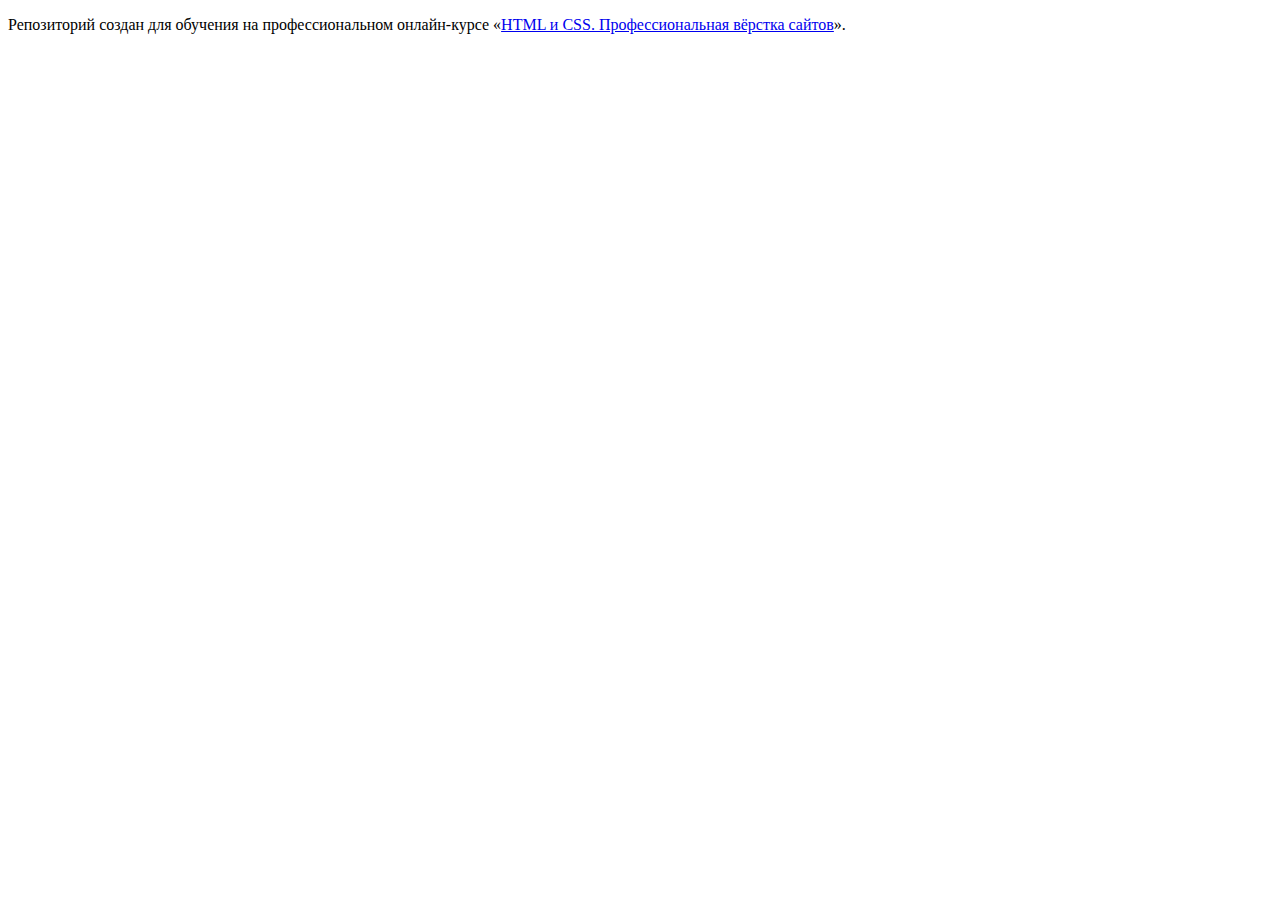
==== index.html @ 85395609 ":hatching_chick:" ====
<!DOCTYPE html>
<html lang="ru">
  <head>
    <meta charset="utf-8">
    <title>HTML Academy: Девайс</title>
  </head>
  <body>

    <p>Репозиторий создан для обучения на профессиональном онлайн‑курсе «<a href="https://htmlacademy.ru/intensive/htmlcss">HTML и CSS. Профессиональная вёрстка сайтов</a>».</p>

  </body>
</html>
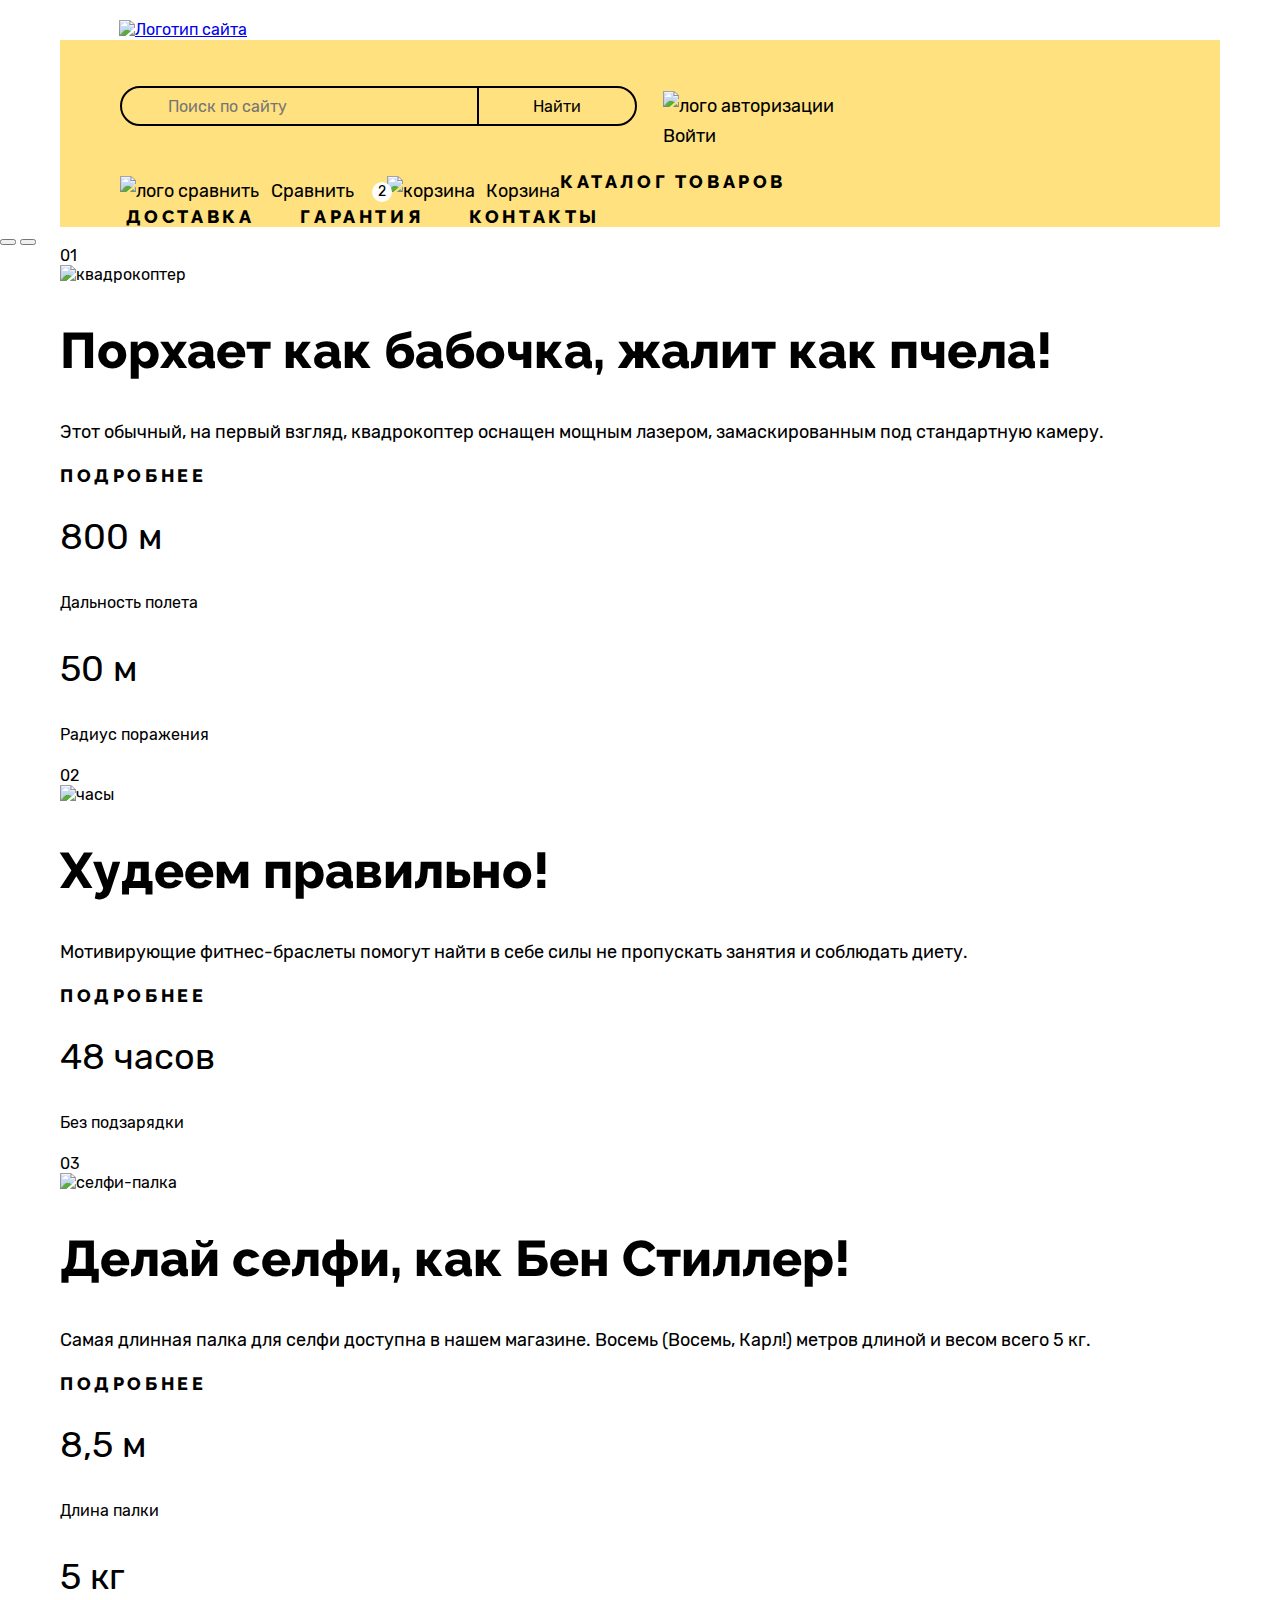
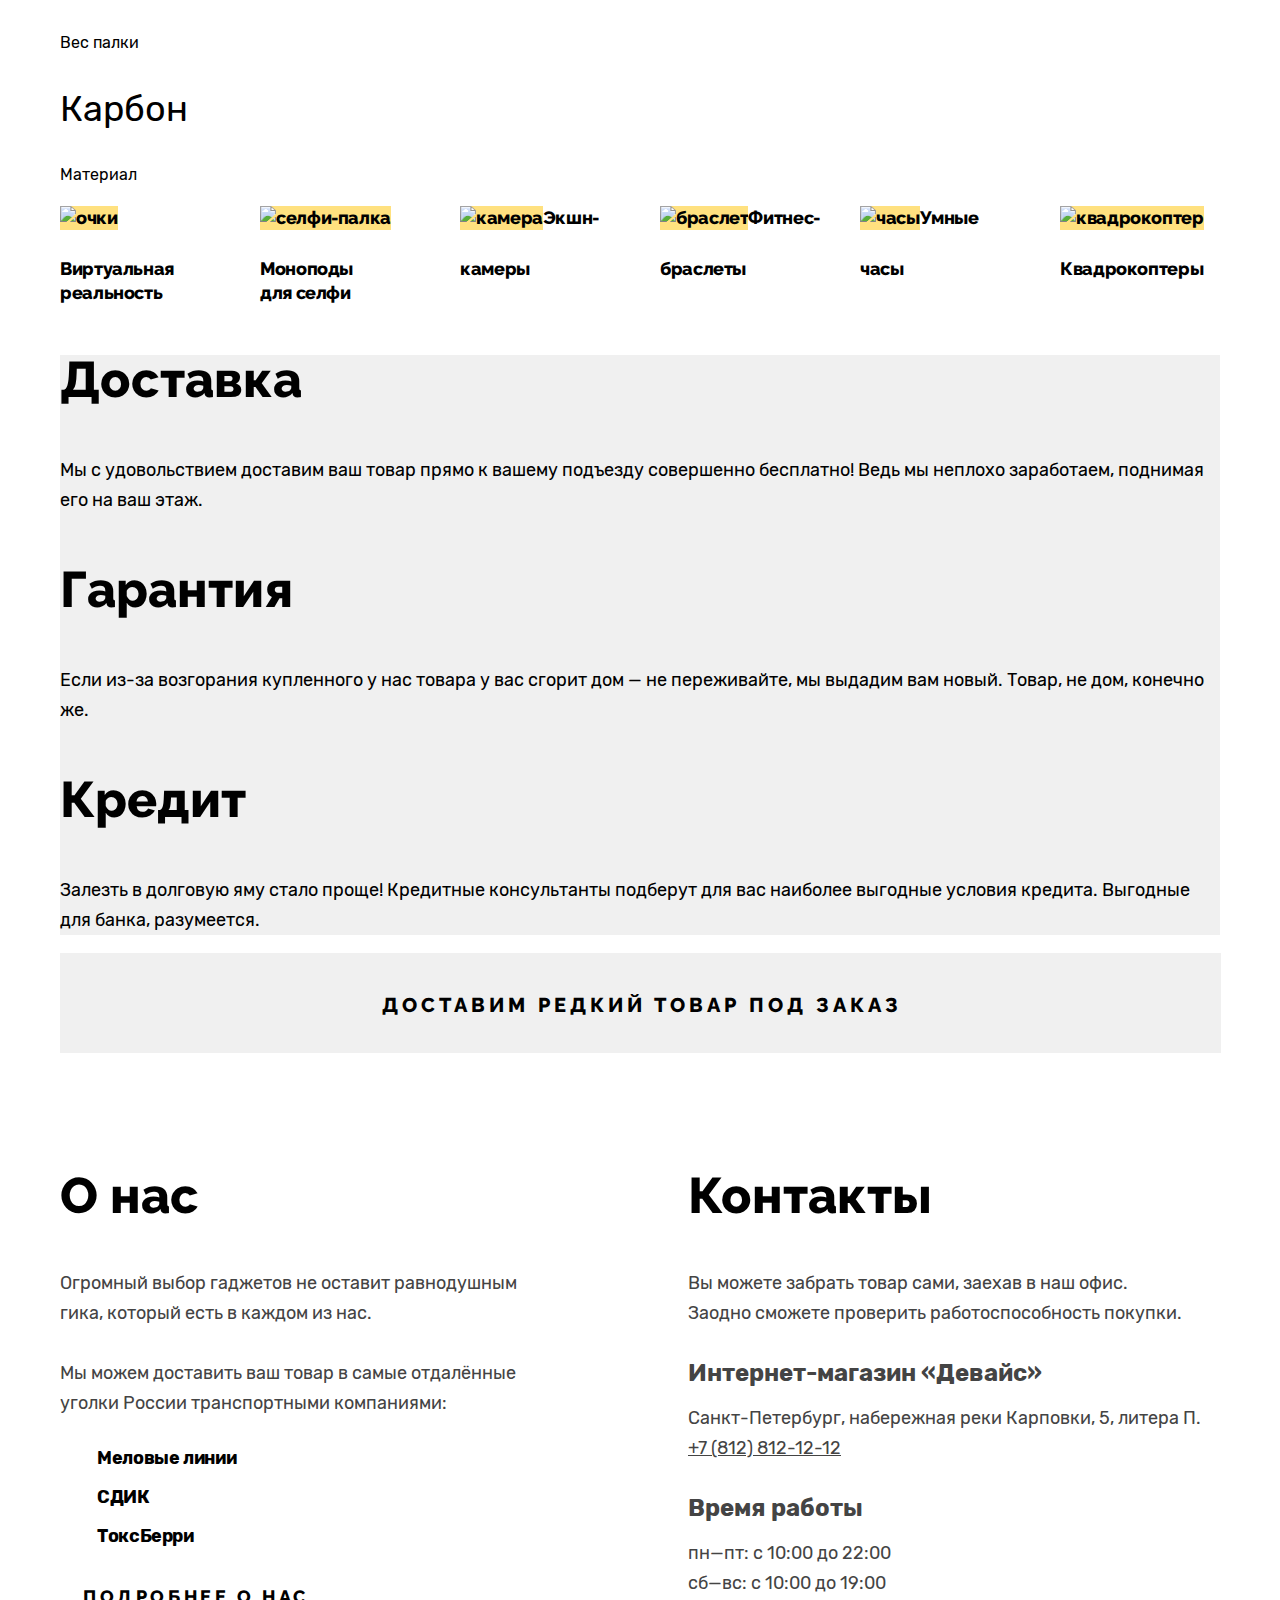
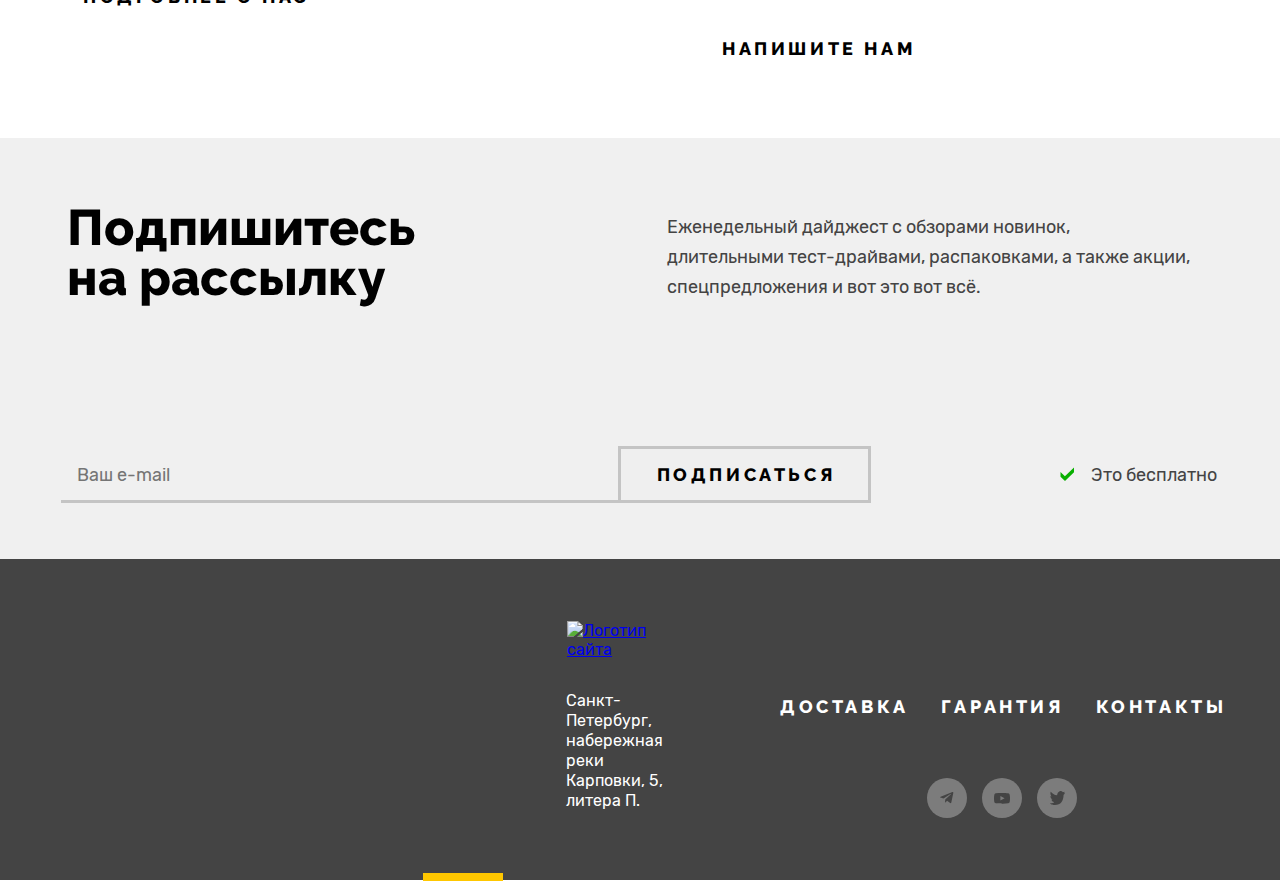
==== commit f441c460: "14.01.24" ====
--- a/index.html
+++ b/index.html
@@ -1,12 +1,318 @@
 <!DOCTYPE html>
 <html lang="ru">
+
   <head>
     <meta charset="utf-8">
     <title>HTML Academy: Девайс</title>
+    <link rel="shortcut icon" type="image/png" sizes="16x16" href="./images/icons/fav.png">
+    <link rel="stylesheet" href="./styles/style.css" class="styles">
   </head>
-  <body>
 
-    <p>Репозиторий создан для обучения на профессиональном онлайн‑курсе «<a href="https://htmlacademy.ru/intensive/htmlcss">HTML и CSS. Профессиональная вёрстка сайтов</a>».</p>
+  <body class="body">
+    <div class="container">
+      <h1 class="visually-hidden">Главная страница</h1>
+      <div class="first main-block">
+        <header class="main-header">
+          <a href="index.html" class="logo-link">
+            <img src="./images/icons/device-logo.svg" alt="Логотип сайта" class="logo" width="147" height="37">
+          </a>
+          <form action="https://echo.htmlacademy.ru/" class="header-form" method="get">
+            <input type="search" id="head-input" class="header-input" placeholder="Поиск по сайту" required>
+            <button class="header-button" for="head-input" type="submit">Найти</button>
+          </form>
+          <ul class="header-list-first">
+            <li class="first-header-item">
+              <a href="#" class="head-item-link-log">
+                <img class="header-logo-svg" src="./images/icons/log-icon.svg" alt="лого авторизации">Войти</a>
+            </li>
+          </ul>
+          <ul class="header-list-second">
+            <li class="second-header-item">
+              <a href="#" class="head-item-link-comp">
+                <img class="header-logo-svg comp" src="./images/icons/comp-icon.svg" alt="лого сравнить"> Сравнить</a>
+            </li>
+            <li class="second-header-item basket-item">
+              <a href="#" class="head-item-link-basket">
+                <img class="basket" src="./images/icons/basket-icon.svg" alt="корзина">
+                <span class="quantity">2</span>Корзина</a>
+            </li>
+          </ul>
+          <div class="header-list-three">
+            <a href="#" class="drop-header-link">каталог товаров</a>
+            <div class="drop-list">
+              <ul class="first-drop-list">
+                <li class="drop-item">
+                  <a href="#" class="drop-link">Виртуальная реальность</a>
+                </li>
+                <li class="drop-item">
+                  <a href="#" class="drop-link">Моноподы для cелфи</a>
+                </li>
+                <li class="drop-item">
+                  <a href="#" class="drop-link">Экшн-камеры</a>
+                </li>
+              </ul>
+              <ul class="second-drop-list">
+                <li class="drop-item">
+                  <a href="#" class="drop-link">Фитнес-браслеты</a>
+                </li>
+                <li class="drop-item">
+                  <a href="#" class="drop-link">Умные часы</a>
+                </li>
+              </ul>
+              <ul class="three-drop-list">
+                <li class="drop-item">
+                  <a href="#" class="drop-link">Квадрокоптеры</a>
+                </li>
+              </ul>
+            </div>
+          </div>
+          <ul class="header-list-four">
+            <li class="four-list-item">
+              <a class="four-list-link" href="#">доставка</a>
+            </li>
+            <li class="four-list-item">
+              <a class="four-list-link" href="#">гарантия</a>
+            </li>
+            <li class="four-list-item">
+              <a class="four-list-link" href="#">контакты</a>
+            </li>
+          </ul>
 
+        </header>
+        <main class="main">
+          <button class="arrow-left"></button>
+          <button class="arrow-right"></button>
+          <div class="slider-container">
+            <div class="first-slider">
+              <span class="slide-number">01</span>
+              <div class="slider">
+                <img src="./images/dron.jpg" alt="квадрокоптер" class="slide" width="560" height="560">
+              </div>
+              <h2 class="slider-title">Порхает как бабочка,
+                жалит как пчела!</h2>
+              <p class="slider-text">Этот обычный, на первый взгляд, квадрокоптер оснащен мощным лазером,
+                замаскированным
+                под стандартную камеру.
+              </p>
+              <a href="#" class="slider-link">подробнее</a>
+              <ul class="slider-list">
+                <li class="slider-item">
+                  <p class="item-digit">800 м</p>
+                  <p class="item-text">Дальность полета</p>
+                </li>
+                <li class="slider-item">
+                  <p class="item-digit">50 м</p>
+                  <p class="item-text">Радиус поражения</p>
+                </li>
+              </ul>
+            </div>
+            <div class="second-slider">
+              <span class="slide-number">02</span>
+              <div class="slider">
+                <img src="./images/watch.jpg" alt="часы" class="slide" width="560" height="560">
+              </div>
+              <h2 class="slider-title">Худеем
+                правильно!</h2>
+              <p class="slider-text">Мотивирующие фитнес-браслеты помогут найти в себе силы не пропускать занятия и
+                соблюдать диету.
+              </p>
+              <a href="#" class="slider-link">подробнее</a>
+              <ul class="slider-list">
+                <li class="slider-item">
+                  <p class="item-digit">48 часов</p>
+                  <p class="item-text">Без подзарядки</p>
+                </li>
+              </ul>
+            </div>
+            <div class="three-slider">
+              <span class="slide-number">03</span>
+              <div class="slider">
+                <img src="./images/stick.jpg" alt="селфи-палка" class="slide" width="560" height="560">
+              </div>
+              <h2 class="slider-title">Делай селфи, как Бен Стиллер! </h2>
+              <p class="slider-text">Самая длинная палка для селфи доступна в нашем магазине. Восемь (Восемь, Карл!)
+                метров
+                длиной и весом всего 5 кг.
+              </p>
+              <a href="#" class="slider-link">подробнее</a>
+              <ul class="slider-list">
+                <li class="slider-item">
+                  <p class="item-digit">8,5 м</p>
+                  <p class="item-text">Длина палки</p>
+                </li>
+                <li class="slider-item">
+                  <p class="item-digit">5 кг</p>
+                  <p class="item-text">Вес палки</p>
+                </li>
+                <li class="slider-item">
+                  <p class="item-digit">Карбон</p>
+                  <p class="item-text">Материал</p>
+                </li>
+              </ul>
+            </div>
+          </div>
+          <ul class="category-list">
+            <li class="category-item">
+              <a href="#" class="category-item-link">
+                <img class="category-img" src="./images/icons/glasses.svg" alt="очки">Виртуальная реальность</a>
+            </li>
+            <li class="category-item">
+              <a href="#" class="category-item-link">
+                <img class="category-img" src="./images/icons/selfi-stick.svg" alt="селфи-палка">Моноподы<br> для селфи</a>
+            </li>
+            <li class="category-item">
+              <a href="#" class="category-item-link">
+                <img class="category-img" src="./images/icons/act-camera.svg" alt="камера">Экшн-камеры</a>
+            </li>
+            <li class="category-item">
+              <a href="#" class="category-item-link">
+                <img class="category-img" src="./images/icons/health-watch.svg" alt="браслет">Фитнес-браслеты</a>
+            </li>
+            <li class="category-item">
+              <a href="#" class="category-item-link">
+                <img class="category-img" src="./images/icons/smart-watch.svg" alt="часы">Умные часы</a>
+            </li>
+            <li class="category-item">
+              <a href="#" class="category-item-link">
+                <img class="category-img" src="./images/icons/copter-cat.svg" alt="квадрокоптер">Квадрокоптеры</a>
+            </li>
+          </ul>
+          <ul class="advantages">
+            <li class="advantages-item">
+              <h3 class="advantages-title">Доставка</h3>
+              <p class="advantages-text">Мы с удовольствием доставим ваш товар прямо
+                к вашему подъезду совершенно бесплатно! Ведь
+                мы неплохо заработаем, поднимая его на ваш этаж.</p>
+            </li>
+            <li class="advantages-item">
+              <h3 class="advantages-title">Гарантия</h3>
+              <p class="advantages-text">Если из-за возгорания купленного у нас товара у вас
+                сгорит дом — не переживайте, мы выдадим вам новый.
+                Товар, не дом, конечно же.</p>
+            </li>
+            <li class="advantages-item">
+              <h3 class="advantages-title">Кредит</h3>
+              <p class="advantages-text">Залезть в долговую яму стало проще! Кредитные консультанты подберут для вас
+                наиболее выгодные условия кредита. Выгодные для банка, разумеется.</p>
+            </li>
+          </ul>
+          <a href="#" class="main-title-link">доставим редкий товар под заказ</a>
+          <ul class="addit-list">
+            <li class="addit-item">
+              <h3 class="addit-title">О нас</h3>
+              <p class="addit-text">Огромный выбор гаджетов не оставит равнодушным<br> гика, который есть в каждом из нас.
+              </p>
+              <p class="addit-text">Мы можем доставить ваш товар в самые отдалённые<br> уголки России транспортными
+                компаниями:</p>
+              <ul class="second-addit-list">
+                <li class="second-addit-text">Меловые линии</li>
+                <li class="second-addit-text">СДИК</li>
+                <li class="second-addit-text">ТоксБерри</li>
+              </ul>
+              <a href="" class="addit-link">подробнее о нас</a>
+            </li>
+            <li class="addit-item">
+              <h3 class="addit-title">Контакты</h3>
+              <p class="addit-text">Вы можете забрать товар сами, заехав в наш офис.<br>
+                Заодно сможете проверить работоспособность покупки.</p>
+              <h4 class="second-addit-title">Интернет-магазин «Девайс»</h4>
+              <p class="addit-text second">Санкт-Петербург, набережная реки Карповки, 5, литера П.</p>
+              <a href="+7 (812) 812-12-12" class="addit-tel">+7 (812) 812-12-12</a>
+              <h4 class="worktime-title">Время работы</h4>
+              <p class="worktime-text">пн—пт: с 10:00 до 22:00<br>сб—вс: с 10:00 до 19:00</p>
+              <a href="" class="addit-link second">напишите нам</a>
+            </li>
+          </ul>
+          <div class="subscribe-container">
+            <h2 class="sub-title">Подпишитесь
+              на рассылку</h2>
+            <p class="sub-text">Еженедельный дайджест с обзорами новинок,<br>
+              длительными тест-драйвами, распаковками, а также акции, спецпредложения и вот это вот всё.</p>
+            <form action="https://echo.htmlacademy.ru/" class="sub-form" method="post">
+              <input type="email" class="sub-input" name="user-email" placeholder="Ваш e-mail" required>
+              <button class="sub-button" type="submit">подписаться</button>
+              <span class="sub-form-text">Это бесплатно</span>
+            </form>
+          </div>
+
+        </main>
+        <footer class="main-footer">
+          <h2 class="visually-hidden">Контакты</h2>
+          <div class="f-foot-block">
+            <a href="index.html" class="foot-logo">
+              <img src="./images/icons/foot-logo.svg" width="145" height="36" alt="Логотип сайта" class="foot-logo-svg">
+            </a>
+            <p class="address">Санкт-Петербург, набережная
+              реки Карповки, 5, литера П.</p>
+          </div>
+          <div class="t-foot-block">
+            <ul class="footer-list">
+              <li class="footer-item">
+                <a href="" class="footer-item-link">доставка</a>
+              </li>
+              <li class="footer-item">
+                <a href="" class="footer-item-link">гарантия</a>
+              </li>
+              <li class="footer-item">
+                <a href="" class="footer-item-link">контакты</a>
+              </li>
+            </ul>
+            <ul class="socials">
+              <li class="social-item">
+                <a href="https://t.me/htmlacademy" class="social-link">
+                  <span class="visually-hidden">Telegram</span>
+                  <svg width="40" height="40" viewBox="0 0 40 40" fill="none" xmlns="http://www.w3.org/2000/svg">
+                    <circle cx="20" cy="20" r="20" fill="white" fill-opacity="0.3" />
+                    <g clip-path="url(#clip0_11454_2988)">
+                      <path
+                        d="M25.4431 14.0736L13.6231 18.6316C12.8164 18.9556 12.8211 19.4056 13.4751 19.6062L16.5097 20.5529L23.5311 16.1229C23.8631 15.9209 24.1664 16.0296 23.9171 16.2509L18.2284 21.3849H18.2271L18.2284 21.3856L18.0191 24.5136C18.3257 24.5136 18.4611 24.3729 18.6331 24.2069L20.1071 22.7736L23.1731 25.0382C23.7384 25.3496 24.1444 25.1896 24.2851 24.5149L26.2977 15.0296C26.5037 14.2036 25.9824 13.8296 25.4431 14.0736Z"
+                        fill="#444444" />
+                    </g>
+                    <defs>
+                      <clipPath id="clip0_11454_2988">
+                        <rect width="14" height="12" fill="white" transform="translate(13 14)" />
+                      </clipPath>
+                    </defs>
+                  </svg>
+                </a>
+              </li>
+              <li class="social-item">
+                <a href="https://www.youtube.com/user/htmlacademyru" class="social-link">
+                  <span class="visually-hidden">Youtube</span>
+                  <svg width="40" height="40" viewBox="0 0 40 40" fill="none" xmlns="http://www.w3.org/2000/svg">
+                    <circle cx="20" cy="20" r="20" fill="white" fill-opacity="0.3" />
+                    <g clip-path="url(#clip0_11454_2993)">
+                      <path
+                        d="M27.6671 16.6746C27.5765 16.3515 27.4 16.0589 27.1564 15.828C26.9059 15.59 26.5989 15.4197 26.2644 15.3333C25.0124 15.0033 19.9964 15.0033 19.9964 15.0033C17.9053 14.9795 15.8147 15.0842 13.7364 15.3166C13.4019 15.4094 13.0955 15.5835 12.8444 15.8233C12.5977 16.0606 12.4191 16.3533 12.3257 16.674C12.1015 17.8818 11.9926 19.1082 12.0004 20.3366C11.9924 21.564 12.1011 22.79 12.3257 23.9993C12.4171 24.3186 12.5951 24.61 12.8424 24.8453C13.0897 25.0806 13.3977 25.2506 13.7364 25.3406C15.0051 25.67 19.9964 25.67 19.9964 25.67C22.0902 25.6938 24.1835 25.5892 26.2644 25.3566C26.5989 25.2702 26.9059 25.1 27.1564 24.862C27.3999 24.6311 27.5762 24.3385 27.6664 24.0153C27.8965 22.8079 28.0083 21.581 28.0004 20.352C28.0177 19.1177 27.906 17.885 27.6671 16.674V16.6746ZM18.4017 22.6193V18.0546L22.5751 20.3373L18.4017 22.6193Z"
+                        fill="#444444" />
+                    </g>
+                    <defs>
+                      <clipPath id="clip0_11454_2993">
+                        <rect width="16" height="11" fill="white" transform="translate(12 15)" />
+                      </clipPath>
+                    </defs>
+                  </svg>
+                </a>
+              </li>
+              <li class="social-item">
+                <a href="https://twitter.com/htmlacademy_ru" class="social-link">
+                  <span class="visually-hidden">Twitter</span>
+                  <svg xmlns="http://www.w3.org/2000/svg" width="40" height="40" viewBox="0 0 40 40" fill="none">
+                    <circle cx="20" cy="20" r="20" fill="white" fill-opacity="0.3" />
+                    <path
+                      d="M22.7 13.1551C24.2 12.6551 25.3 13.4551 25.9 14.2551C26.4 14.0551 27 13.8551 27.6 13.6551C27.6 14.4551 27.1 15.0551 26.8 15.2551C27.5 15.4551 28 14.8551 28 14.8551C27.9 15.7551 27.1 16.5551 26.6 16.7551C26.4 23.0551 23.8 27.1551 17.7 27.0551C17.2 27.0551 17.8 27.0551 17.3 27.0551C17 27.0551 13.6 26.6551 13 25.2551C15 25.4551 16.4 24.8551 17.1 24.1551C16.3 23.8551 14.7 23.7551 14.5 21.3551C14.8 21.5551 15 21.6551 15.6 21.5551C14.5 20.7551 13.3 20.0551 13.4 18.0551C13.7 18.3551 14.3 18.5551 14.6 18.4551C14 18.2551 12.8 15.3551 13.8 13.8551C15.4 15.5551 17.1 17.2551 20.1 17.3551C20.3 15.2551 21.1 13.8551 22.7 13.1551Z"
+                      fill="#444444" />
+                  </svg>
+                </a>
+              </li>
+            </ul>
+          </div>
+          <div class="th-foot-block">
+            <a class="footer-tel" href="tel:+78128121212">Тел.: +7 (812) 812-12-12</a>
+            <a href="https://htmlacademy.ru" class="footer-logo">
+            </a>
+          </div>
+        </footer>
+      </div>
   </body>
 </html>
--- a/styles/style.css
+++ b/styles/style.css
@@ -0,0 +1,832 @@
+@font-face {
+  font-family: "Raleway";
+  font-style: normal;
+  font-weight: 800;
+  src: url("../fonts/raleway/raleway-800.woff2") format(woff2);
+  font-display: swap;
+}
+
+@font-face {
+  font-family: "Rubik";
+  font-style: normal;
+  font-weight: 400;
+  src: url("../fonts/rubik/rubik-400.woff2") format(woff2);
+  font-display: swap;
+}
+
+@font-face {
+  font-family: "Rubik";
+  font-style: normal;
+  font-weight: 700;
+  src: url("../fonts/rubik/rubik-700.woff2") format(woff2);
+  font-display: swap;
+}
+
+.visually-hidden {
+  position: absolute;
+  width: 1px;
+  height: 1px;
+  margin: -1px;
+  padding: 0;
+  overflow: hidden;
+  border: 0;
+  clip: rect(0 0 0 0);
+}
+
+.body {
+  padding: 0;
+  margin: 0;
+  font-family: "Rubik", Arial, sans-serif;
+  background: #ffffff;
+
+}
+
+.container {
+  background: #ffffff;
+  min-height: 100vh;
+  display: flex;
+  flex-direction: column;
+  color: #000000;
+}
+
+.main-header {
+  background: #ffe17f;
+  position: relative;
+  width: 1160px;
+  margin: 40px auto 0 auto;
+  display: flex;
+  flex-wrap: wrap;
+  padding: 46px 55px 0 60px;
+  box-sizing: border-box;
+}
+
+.logo-link {
+  border: none;
+  position: absolute;
+  top: -20px;
+  left: 59px;
+  width: 147px;
+  height: 37px;
+}
+
+.logo-link:hover {
+  opacity: 0.6;
+}
+
+.logo-link:focus {
+  outline: 2px solid #af4fff;
+}
+
+.logo-link:active {
+  opacity: 0.3;
+}
+
+.header-form {
+  padding-right: 26px;
+  margin: 0;
+  width: 517px;
+  height: 40px;
+  margin-bottom: 45px;
+}
+
+.header-input {
+  font-family: "Rubik";
+  font-size: 16px;
+  font-style: normal;
+  font-weight: 400;
+  line-height: 20px;
+  color: #000000;
+  border-radius: 50px 0px 0px 50px;
+  border: 2px solid #000000;
+  padding: 9px 46px;
+  background: none;
+  margin: 0;
+  width: 359px;
+  height: 40px;
+}
+
+.header-button {
+  font-family: "Rubik";
+  font-size: 16px;
+  font-style: normal;
+  font-weight: 400;
+  line-height: 20px;
+  color: #000000;
+  border-radius: 0px 50px 50px 0px;
+  border: 2px solid #000000;
+  padding: 1px 0 0px 0;
+  text-align: center;
+  background: none;
+  margin: 0px 0 0px -6px;
+  width: 160px;
+  height: 40px;
+}
+
+.header-list-first {
+  list-style: none;
+  padding: 0;
+  margin: 0;
+  display: flex;
+  padding-top: 5px;
+  padding-right: 27px;
+  flex-wrap: wrap;
+}
+
+.first-header-item {
+  width: 230px;
+}
+
+.header-list-second {
+  list-style: none;
+  padding: 0;
+  margin: 0;
+  display: flex;
+  flex-wrap: wrap;
+  padding-top: 5px;
+  gap: 33px;
+}
+
+.header-logo-svg {
+  padding-right: 12px;
+}
+
+.comp {
+  padding-right: 8px;
+}
+
+.basket {
+  padding-right: 7px;
+}
+
+.head-item-link-log {
+  text-decoration: none;
+  font-family: "Rubik";
+  font-size: 18px;
+  font-style: normal;
+  font-weight: 400;
+  line-height: 30px;
+  color: #000000;
+}
+
+.head-item-link-comp {
+  text-decoration: none;
+  font-family: "Rubik";
+  font-size: 18px;
+  font-style: normal;
+  font-weight: 400;
+  line-height: 30px;
+  color: #000000;
+}
+
+.head-item-link-basket {
+  text-decoration: none;
+  font-family: "Rubik";
+  font-size: 18px;
+  font-style: normal;
+  font-weight: 400;
+  line-height: 30px;
+  color: #000000;
+  position: relative;
+}
+
+.quantity {
+  border-radius: 10px;
+  background: #ffffff;
+  font-size: 14px;
+  min-width: 20px;
+  height: 20px;
+  position: absolute;
+  left: -15px;
+  top: 2px;
+  display: flex;
+  justify-content: center;
+  align-items: center;
+  padding: 0 4px;
+  box-sizing: border-box;
+}
+
+.header-list-three {
+  position: relative;
+  padding-right: 338px;
+}
+
+.drop-header-link {
+  text-decoration: none;
+  font-family: "Raleway";
+  font-size: 18px;
+  font-style: normal;
+  font-weight: 800;
+  line-height: normal;
+  letter-spacing: 3.6px;
+  text-transform: uppercase;
+  color: #000000;
+}
+
+.drop-list {
+  width: 1160px;
+  position: absolute;
+  display: flex;
+  flex-wrap: wrap;
+  justify-content: flex-start;
+  background: #ffe17f;
+  display: none;
+}
+
+.first-drop-list {
+  padding: 0;
+  margin: 0;
+  list-style: none;
+  width: 211px;
+}
+
+.drop-item {}
+
+.drop-link {
+  text-decoration: none;
+  font-family: "Rubik";
+  font-size: 16px;
+  font-style: normal;
+  font-weight: 400;
+  line-height: 18px;
+  color: #000000;
+}
+
+.second-drop-list {
+  padding: 0;
+  margin: 0;
+  list-style: none;
+  width: 211px;
+}
+
+.three-drop-list {
+  padding: 0;
+  margin: 0;
+  list-style: none;
+  width: 211px;
+}
+
+.header-list-four {
+  list-style: none;
+  padding: 0;
+  margin: 0;
+  display: flex;
+  justify-content: flex-end;
+  flex-wrap: wrap;
+  width: 480px;
+  gap: 46px;
+}
+
+.four-list-item {
+  padding: 0;
+  margin: 0;
+}
+
+.four-list-link {
+  text-decoration: none;
+  font-family: "Raleway";
+  font-size: 18px;
+  font-style: normal;
+  font-weight: 800;
+  line-height: normal;
+  letter-spacing: 3.6px;
+  text-transform: uppercase;
+  color: #000000;
+}
+
+.main {}
+
+.slider-container {
+  width: 1160px;
+  margin: 0 auto;
+}
+
+.arrow-left {}
+
+.arrow-right {}
+
+.slider {}
+
+.slider-title {
+  font-family: "Raleway";
+  font-size: 50px;
+  font-style: normal;
+  font-weight: 800;
+  line-height: 50px;
+  color: #000000;
+}
+
+.slider-text {
+  font-family: "Rubik";
+  font-size: 18px;
+  font-style: normal;
+  font-weight: 400;
+  line-height: 30px;
+  color: #000000;
+}
+
+.slider-link {
+  text-decoration: none;
+  font-family: "Raleway";
+  font-size: 18px;
+  font-style: normal;
+  font-weight: 800;
+  line-height: normal;
+  letter-spacing: 3.6px;
+  text-transform: uppercase;
+  color: #000000;
+}
+
+.slider-list {
+  list-style: none;
+  padding: 0;
+  margin: 0;
+}
+
+.slider-item {}
+
+.item-digit {
+  font-family: "Rubik";
+  font-size: 36px;
+  font-style: normal;
+  font-weight: 400;
+  line-height: 30px;
+  color: #000000;
+}
+
+.item-text {
+  font-family: "Rubik";
+  font-size: 16px;
+  font-style: normal;
+  font-weight: 400;
+  line-height: 30px;
+  color: #000000;
+}
+
+.first-slider {}
+
+.second-slider {}
+
+.three-slider {}
+
+.category-list {
+  list-style: none;
+  padding: 0;
+  margin: 0;
+  display: flex;
+  justify-content: space-between;
+  width: 1160px;
+  margin: 0 auto;
+}
+
+.category-img {
+  width: 160px;
+  height: 160px;
+  background-color: #ffe17f;
+  margin-bottom: 27px;
+}
+
+.category-item {
+  width: 160px;
+}
+
+.category-item-link {
+  text-decoration: none;
+  font-family: "Raleway";
+  font-size: 18px;
+  font-style: normal;
+  font-weight: 800;
+  line-height: 24px;
+  letter-spacing: -0.36px;
+  color: #000000;
+  border: none;
+}
+
+.category-item-link:hover .category-img {
+  background-color: #ffc700;
+  border: none;
+}
+
+.category-item-link:focus {
+  outline: 2px solid #af4fff;
+}
+
+.category-item-link:active {
+  opacity: 0.3;
+}
+
+.advantages {
+  list-style: none;
+  padding: 0;
+  background-color: #f0f0f0;
+  width: 1160px;
+  margin: 0 auto;
+}
+
+.advantages-item {}
+
+.advantages-title {
+  font-family: "Raleway";
+  font-size: 50px;
+  font-style: normal;
+  font-weight: 800;
+  line-height: 50px;
+  color: #000000;
+}
+
+.advantages-text {
+  font-family: "Rubik";
+  font-size: 18px;
+  font-style: normal;
+  font-weight: 400;
+  line-height: 30px;
+  color: #000000;
+}
+
+.main-title-link {
+  font-family: "Raleway";
+  font-size: 20px;
+  font-style: normal;
+  font-weight: 800;
+  line-height: normal;
+  letter-spacing: 4px;
+  text-transform: uppercase;
+  color: #000000;
+  background: #f0f0f0 url("../images/icons/del-img.svg") no-repeat left;
+  width: 1158px;
+  display: block;
+  text-align: center;
+  align-self: center;
+  padding: 40px 0px 36px 3px;
+  position: relative;
+  margin: 0 auto;
+  text-decoration: none;
+  margin-bottom: 68px;
+}
+
+.main-title-link::after {
+  position: absolute;
+  width: 40px;
+  height: 40px;
+  content: "";
+  background: url("../images/icons/info-logo.svg") no-repeat;
+  right: 44px;
+  top: 30px;
+}
+
+.addit-list {
+  list-style: none;
+  padding: 0;
+  margin: 0;
+  width: 1160px;
+  margin: 0 auto;
+  display: flex;
+  justify-content: flex-start;
+  gap: 96px;
+  margin-bottom: 79px;
+}
+
+.addit-item {
+  min-width: 532px;
+}
+
+.addit-title {
+  font-family: "Raleway";
+  font-size: 50px;
+  font-style: normal;
+  font-weight: 800;
+  line-height: 50px;
+  color: #000000;
+  margin: 0 0 47px 0;
+  padding-top: 50px;
+}
+
+.addit-text {
+  margin: 0;
+  font-family: "Rubik";
+  font-size: 18px;
+  font-style: normal;
+  font-weight: 400;
+  line-height: 30px;
+  color: #444444;
+  margin-bottom: 30px;
+}
+
+.second.addit-text {
+  margin-bottom: 0;
+}
+
+.second-addit-list {
+  list-style: none;
+  padding: 0;
+  margin: 0;
+  padding-left: 37px;
+  margin-bottom: 40px;
+
+}
+
+.second-addit-text {
+  font-family: "Rubik";
+  font-size: 18px;
+  font-style: normal;
+  font-weight: 700;
+  line-height: 20px;
+  letter-spacing: -0.36px;
+  margin-bottom: 19px;
+}
+
+.addit-link {
+  text-decoration: none;
+  font-family: "Raleway";
+  font-size: 18px;
+  font-style: normal;
+  font-weight: 800;
+  line-height: normal;
+  letter-spacing: 3.6px;
+  text-transform: uppercase;
+  color: #000000;
+  padding-left: 23px;
+}
+
+.second.addit-link {
+  padding-left: 34px;
+}
+
+.second-addit-title {
+  font-family: "Rubik";
+  font-size: 24px;
+  font-style: normal;
+  font-weight: 700;
+  line-height: 30px;
+  color: #444444;
+  margin: 0;
+  margin-bottom: 15px;
+}
+
+.addit-tel {
+  text-decoration: none;
+  font-family: Rubik;
+  font-size: 18px;
+  font-style: normal;
+  font-weight: 400;
+  line-height: 30px;
+  text-decoration-line: underline;
+  color: #444444;
+}
+
+.worktime-title {
+  font-family: "Rubik";
+  font-size: 24px;
+  font-style: normal;
+  font-weight: 700;
+  line-height: 30px;
+  color: #444444;
+  margin: 0;
+  padding-top: 30px;
+  margin-bottom: 15px;
+}
+
+.worktime-text {
+  font-family: "Rubik";
+  font-size: 18px;
+  font-style: normal;
+  font-weight: 400;
+  line-height: 30px;
+  color: #444444;
+  margin: 0;
+  margin-bottom: 40px;
+}
+
+.subscribe-container {
+  background-color: #f0f0f0;
+  display: flex;
+  flex-wrap: wrap;
+  padding-top: 65px;
+  padding-bottom: 56px;
+  padding-left: 12px;
+  justify-content: center;
+
+}
+
+.sub-title {
+  font-family: "Raleway";
+  font-size: 50px;
+  font-style: normal;
+  font-weight: 800;
+  line-height: 50px;
+  margin: 0;
+  width: 348px;
+  padding-right: 252px;
+  display: block;
+  padding-bottom: 142px;
+  padding-left: 2px;
+}
+
+.sub-text {
+  font-family: "Rubik";
+  font-size: 18px;
+  font-style: normal;
+  font-weight: 400;
+  line-height: 30px;
+  color: #444444;
+  padding: 0;
+  margin: 0;
+  width: 560px;
+  padding-top: 9px;
+  display: block;
+}
+
+.sub-form {
+  width: 1158px;
+}
+
+.sub-input {
+  font-family: "Rubik";
+  font-size: 18px;
+  font-style: normal;
+  font-weight: 400;
+  line-height: 30px;
+  color: rgba(68, 68, 68, 0.3);
+  background-color: transparent;
+  border: none;
+  border-bottom: 3px solid #c4c4c4;
+  width: 526px;
+  margin: 0 0 0 -6px;
+  padding: 13px 15px 10px 16px;
+  outline: none;
+}
+
+.sub-button {
+  font-family: "Raleway";
+  font-size: 18px;
+  font-style: normal;
+  font-weight: 800;
+  line-height: normal;
+  letter-spacing: 3.6px;
+  text-transform: uppercase;
+  width: 253px;
+  height: 57px;
+  box-sizing: border-box;
+  margin: 1px 216px 0 -4px;
+  padding: 0 0 0 3px;
+  border: 3px solid #c4c4c4;
+}
+
+.sub-form-text {
+  font-family: "Rubik";
+  font-size: 18px;
+  font-style: normal;
+  font-weight: 400;
+  line-height: 30px;
+  color: #444444;
+  position: relative;
+}
+.sub-form-text::before {
+  left: -31px;
+  top: 3px;
+  position: absolute;
+  content: "";
+  background-image: url("../images/icons/galka-sub.svg");
+  width: 14px;
+  height: 14px;
+}
+.main-footer {
+  background: #444444;
+  display: flex;
+  justify-content: flex-start;
+  padding: 62px 426px 58px 426px;
+}
+
+.f-foot-block {
+  width: 240px;
+  padding-left: 141px;
+  padding-right: 117px;
+}
+
+.foot-logo {
+  border: none;
+  display: block;
+}
+
+.foot-logo:hover {
+  opacity: 0.6;
+}
+
+.foot-logo:focus {
+  outline: 2px solid #af4fff;
+}
+
+.foot-logo:active {
+  opacity: 0.3;
+}
+
+.address {
+  font-family: "Rubik";
+  font-size: 16px;
+  font-style: normal;
+  font-weight: 400;
+  line-height: 20px;
+  color: #ffffff;
+  padding: 0;
+  margin: 0;
+  display: block;
+  padding-top: 32px;
+  margin-left: -1px;
+  position: relative;
+}
+.address::after {
+  position: absolute;
+  content: "";
+  width: 72px;
+  border: 4px solid #ffc700;
+  right: 160px;
+  bottom: -70px;
+
+}
+.t-foot-block {
+  padding-top: 75px;
+  padding-right: 176px;
+}
+
+.footer-list {
+  list-style: none;
+  padding: 0;
+  margin: 0;
+  display: flex;
+  justify-content: flex-start;
+  flex-wrap: wrap;
+  width: 450px;
+  gap: 32px;
+  padding-bottom: 61px;
+}
+
+.footer-item {}
+
+.footer-item-link {
+  text-decoration: none;
+  font-family: "Raleway";
+  font-size: 18px;
+  font-style: normal;
+  font-weight: 800;
+  line-height: normal;
+  letter-spacing: 3.6px;
+  text-transform: uppercase;
+  color: #ffffff;
+}
+
+.socials {
+  list-style: none;
+  padding: 0;
+  margin: 0;
+  display: flex;
+  justify-content: center;
+  gap: 15px;
+  margin-left: -6px;
+}
+
+.social-item {}
+
+.social-link {
+}
+.th-foot-block {
+  width: 180px;
+  padding-top: 78px;
+  position: relative;
+}
+.footer-tel {
+  font-family: "Rubik";
+  font-size: 16px;
+  font-style: normal;
+  font-weight: 400;
+  line-height: 20px;
+  text-decoration-line: underline;
+  color: #ffffff;
+}
+.footer-tel:hover {
+  color: #ffc700;
+}
+.footer-tel:focus {
+  outline: 1px solid #af4fff;
+  color: #ffffff;
+}
+.footer-tel:active {
+  color: rgba(255, 200, 0, 0.3);
+}
+.footer-logo {
+  position: absolute;
+  bottom: 7px;
+  right: 4px;
+  width: 115px;
+  height: 33px;
+  background-image: url("../images/icons/logo-htmlacademy.svg");
+}
+.footer-logo:hover {
+  background-image: url("../images/icons/hover-htmlacademy.svg");
+}
+.footer-logo:focus {
+  outline: 1px solid #af4fff;
+  background-image: url("../images/icons/logo-htmlacademy.svg");
+}
+.footer-logo:active {
+  background-image: url("../images/icons/active-htmlacademy.svg");
+  opacity: 0.3;
+}
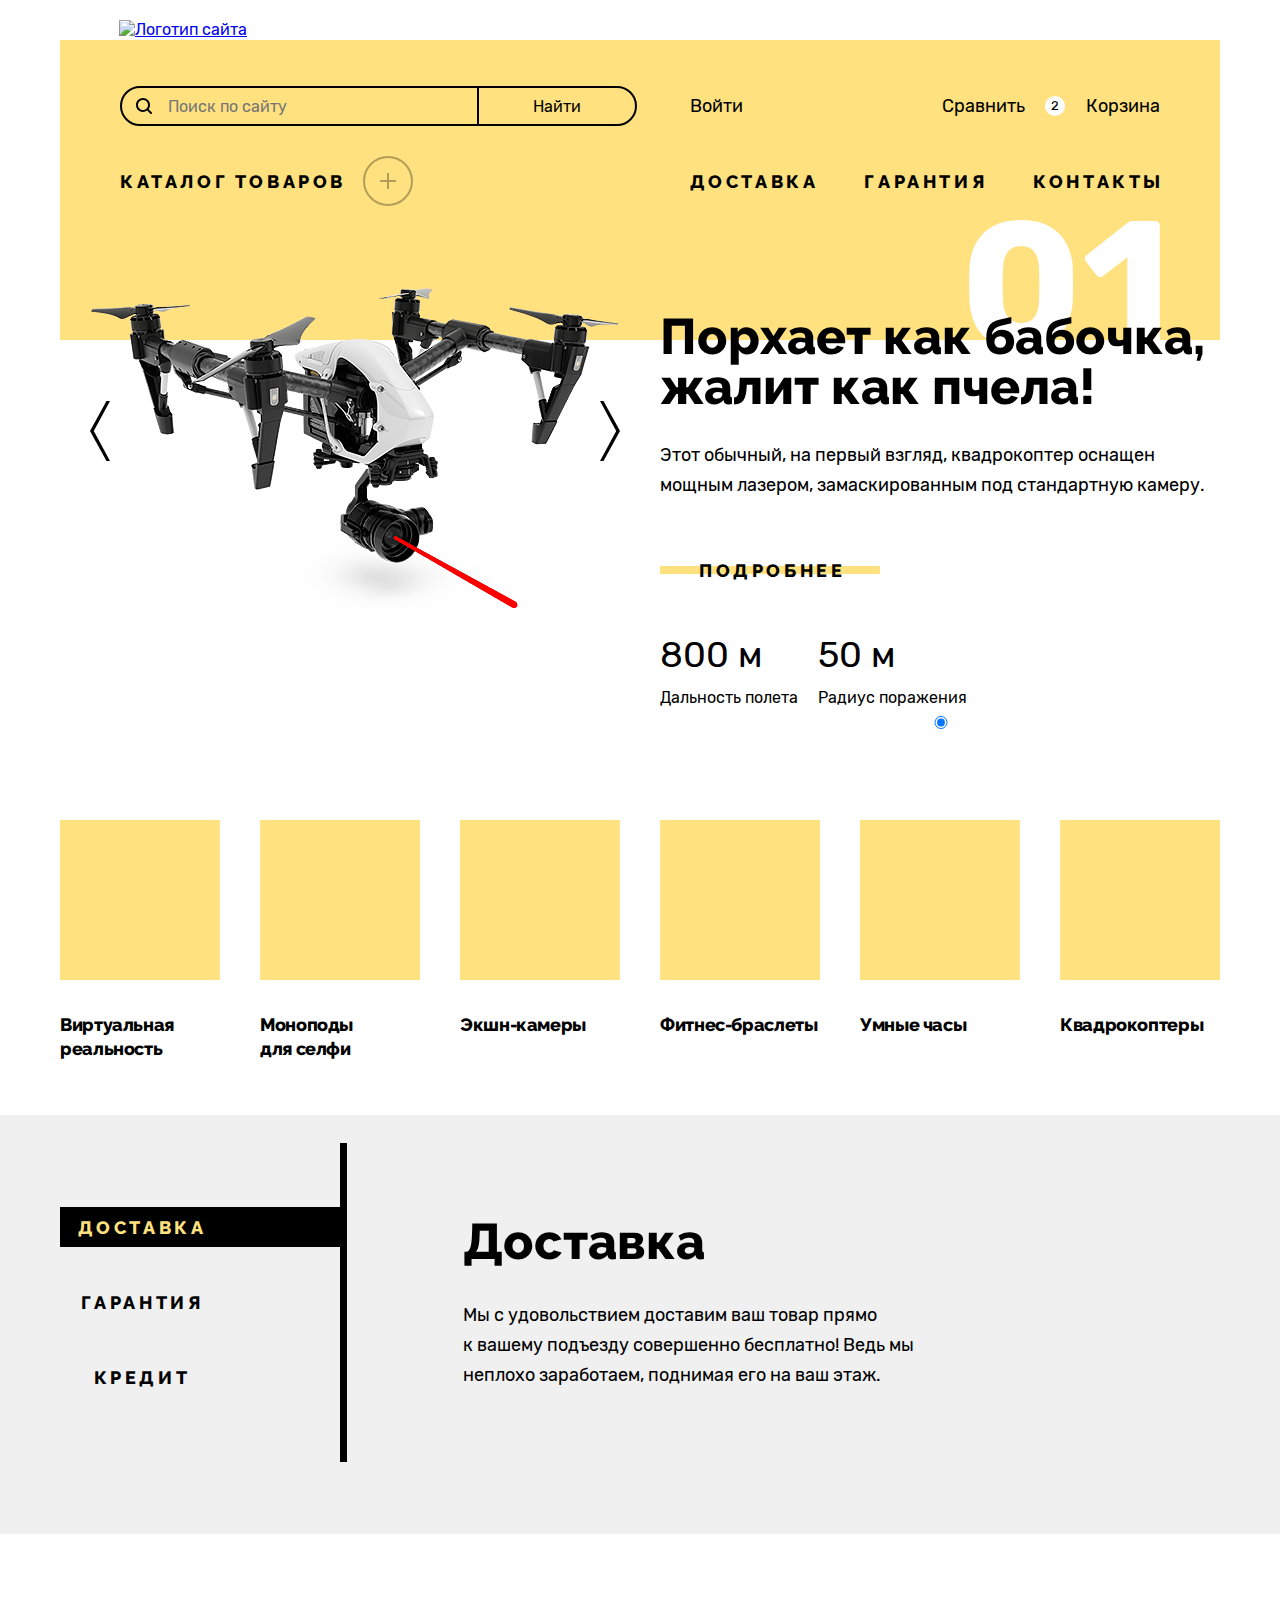
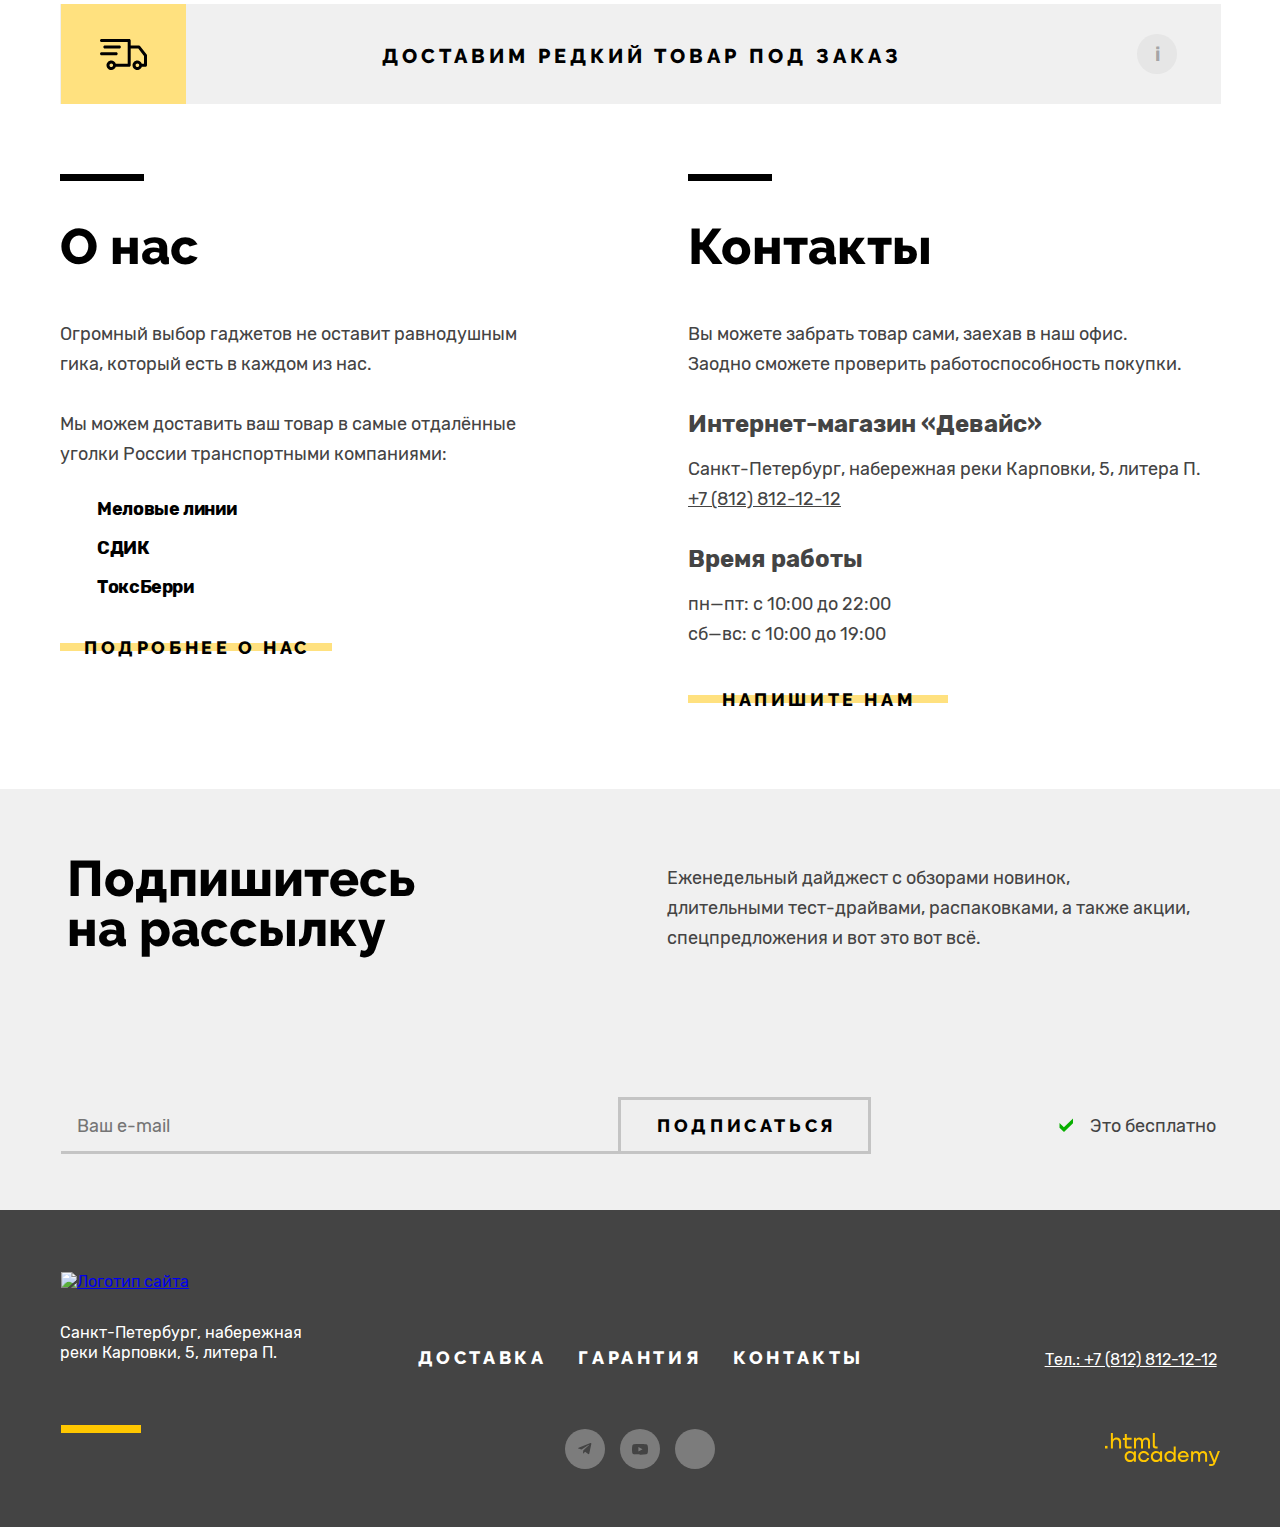
==== commit 59df4bee: "23.01.24" ====
--- a/index.html
+++ b/index.html
@@ -11,219 +11,271 @@
   <body class="body">
     <div class="container">
       <h1 class="visually-hidden">Главная страница</h1>
-      <div class="first main-block">
-        <header class="main-header">
-          <a href="index.html" class="logo-link">
-            <img src="./images/icons/device-logo.svg" alt="Логотип сайта" class="logo" width="147" height="37">
-          </a>
-          <form action="https://echo.htmlacademy.ru/" class="header-form" method="get">
-            <input type="search" id="head-input" class="header-input" placeholder="Поиск по сайту" required>
-            <button class="header-button" for="head-input" type="submit">Найти</button>
-          </form>
-          <ul class="header-list-first">
-            <li class="first-header-item">
-              <a href="#" class="head-item-link-log">
-                <img class="header-logo-svg" src="./images/icons/log-icon.svg" alt="лого авторизации">Войти</a>
+      <header class="main-header">
+        <a href="index.html" class="logo-link">
+          <img src="./images/icons/device-logo.svg" alt="Логотип сайта" class="logo" width="147" height="37">
+        </a>
+        <form action="https://echo.htmlacademy.ru/" class="header-form" method="get">
+          <input type="search" id="head-input" class="header-input" placeholder="Поиск по сайту" required>
+          <button class="header-button" for="head-input" type="submit">Найти</button>
+        </form>
+        <ul class="header-list-first">
+          <li class="first-header-item">
+            <a href="#" class="head-item-link-log">Войти</a>
+          </li>
+        </ul>
+        <ul class="header-list-second">
+          <li class="second-header-item">
+            <a href="#" class="head-item-link-comp">Сравнить</a>
+          </li>
+          <li class="second-header-item basket-item">
+            <a href="#" class="head-item-link-basket">
+              <span class="quantity">2</span>Корзина</a>
+            <div class="popover-basket">
+              <ul class="popover-list">
+                <li class="popover-item">
+                  <a href="" class="popover-item-link amat-stick">Любительская<br> селфи-палка</a>
+                  <button class="popover-button">
+                    <span class="visually-hidden">удалить</span>
+                  </button>
+                </li>
+                <li class="popover-item second-popover-item">
+                  <a href="" class="popover-item-link pro-stick">Профессиональная<br> селфи-палка</a>
+                  <button class="popover-button second-button">
+                    <span class="visually-hidden">удалить</span>
+                  </button>
+                </li>
+              </ul>
+              <ul class="popover-list-second">
+                <li class="popover-text-item">
+                  <p class="popover-text">Товаров: 2</p>
+                </li>
+                <li class="popover-text-item">
+                  <p class="popover-text">Сумма: 2000 ₽</p>
+                </li>
+              </ul>
+              <a href="" class="popover-link-busket">Открыть корзину</a>
+            </div>
+          </li>
+        </ul>
+        <div class="header-list-three">
+          <a href="#" class="drop-header-link">каталог товаров</a>
+          <div class="drop-list">
+            <ul class="first-drop-list">
+              <li class="drop-item">
+                <a href="#" class="drop-link">Виртуальная реальность</a>
+              </li>
+              <li class="drop-item">
+                <a href="#" class="drop-link">Моноподы для cелфи</a>
+              </li>
+              <li class="drop-item">
+                <a href="#" class="drop-link">Экшн-камеры</a>
+              </li>
+            </ul>
+            <ul class="second-drop-list">
+              <li class="drop-item">
+                <a href="#" class="drop-link">Фитнес-браслеты</a>
+              </li>
+              <li class="drop-item">
+                <a href="#" class="drop-link">Умные часы</a>
+              </li>
+            </ul>
+            <ul class="three-drop-list">
+              <li class="drop-item">
+                <a href="#" class="drop-link">Квадрокоптеры</a>
+              </li>
+            </ul>
+          </div>
+        </div>
+        <ul class="header-list-four">
+          <li class="four-list-item">
+            <a class="four-list-link" href="#">доставка</a>
+          </li>
+          <li class="four-list-item">
+            <a class="four-list-link" href="#">гарантия</a>
+          </li>
+          <li class="four-list-item">
+            <a class="four-list-link" href="#">контакты</a>
+          </li>
+        </ul>
+
+      </header>
+      <main class="main">
+        <section class="welcome">
+          <button class="arrow-prev slider-arrow">
+            <span class="visually-hidden">предыдущий слайд</span>
+          </button>
+          <button class="arrow-next slider-arrow">
+            <span class="visually-hidden">следующий слайд</span>
+          </button>
+          <div class="slider-frame">
+            <ul class="slider-list">
+              <li class="slider-screen slider-screen-active">
+                <span class="slide-number">01</span>
+                <div class="slide-img">
+                  <img src="./images/dron.jpg" alt="квадрокоптер" class="slide" width="560" height="560">
+                </div>
+                <div class="text-slider-block">
+                  <h2 class="slider-title">Порхает как бабочка,
+                    жалит как пчела!</h2>
+                  <p class="slider-text">Этот обычный, на первый взгляд, квадрокоптер оснащен мощным лазером,
+                    замаскированным
+                    под стандартную камеру.
+                  </p>
+                  <a href="#" class="slider-link substrate">подробнее</a>
+                  <ul class="slider-description">
+                    <li class="slider-item-description">
+                      <p class="item-digit">800 м</p>
+                      <p class="item-text">Дальность полета</p>
+                    </li>
+                    <li class="slider-item-description">
+                      <p class="item-digit">50 м</p>
+                      <p class="item-text">Радиус поражения</p>
+                    </li>
+                  </ul>
+                  <input type="radio" name="bullet-1" id="slide-first" class="slider-bullet" checked />
+                </div>
+              </li>
+              <li class="slider-screen">
+                <span class="slide-number">02</span>
+                <div class="slide-img">
+                  <img src="./images/watch.jpg" alt="часы" class="slide" width="560" height="560">
+                </div>
+                <div class="text-slider-block">
+                  <h2 class="slider-title">Худеем
+                    правильно!</h2>
+                  <p class="slider-text">Мотивирующие фитнес-браслеты помогут найти в себе силы не пропускать занятия и
+                    соблюдать диету.
+                  </p>
+                  <a href="#" class="slider-link substrate">подробнее</a>
+                  <ul class="slider-description">
+                    <li class="slider-item-description">
+                      <p class="item-digit">48 часов</p>
+                      <p class="item-text">Без подзарядки</p>
+                    </li>
+                  </ul>
+                </div>
+                <input type="radio" name="bullet-2" id="slide-second" class="slider-bullet" />
+              </li>
+              <li class="slider-screen">
+                <span class="slide-number">03</span>
+                <div class="slide-img">
+                  <img src="./images/stick.jpg" alt="селфи-палка" class="slide" width="560" height="560">
+                </div>
+                <div class="text-slider-block">
+                  <h2 class="slider-title">Делай селфи, как Бен Стиллер! </h2>
+                  <p class="slider-text">Самая длинная палка для селфи доступна в нашем магазине. Восемь (Восемь, Карл!)
+                    метров
+                    длиной и весом всего 5 кг.
+                  </p>
+                  <a href="#" class="slider-link substrate">подробнее</a>
+                  <ul class="slider-description">
+                    <li class="slider-item-description">
+                      <p class="item-digit">8,5 м</p>
+                      <p class="item-text">Длина палки</p>
+                    </li>
+                    <li class="slider-item-description">
+                      <p class="item-digit">5 кг</p>
+                      <p class="item-text">Вес палки</p>
+                    </li>
+                    <li class="slider-item-description">
+                      <p class="item-digit">Карбон</p>
+                      <p class="item-text">Материал</p>
+                    </li>
+                  </ul>
+                </div>
+                <input type="radio" name="bullet-3" id="slide-three" class="slider-bullet" />
+              </li>
+            </ul>
+          </div>
+        </section>
+        <section class="category">
+          <ul class="category-list">
+            <li class="category-item">
+              <a href="#" class="category-item-link link-glasses">Виртуальная реальность</a>
+            </li>
+            <li class="category-item">
+              <a href="#" class="category-item-link link-selfi-stick">Моноподы<br> для селфи</a>
+            </li>
+            <li class="category-item">
+              <a href="#" class="category-item-link link-act-camera">Экшн-камеры</a>
+            </li>
+            <li class="category-item">
+              <a href="#" class="category-item-link link-health-watch">Фитнес-браслеты</a>
+            </li>
+            <li class="category-item">
+              <a href="#" class="category-item-link link-smart-watch">Умные часы</a>
+            </li>
+            <li class="category-item">
+              <a href="#" class="category-item-link link-copter-cat ">Квадрокоптеры</a>
             </li>
           </ul>
-          <ul class="header-list-second">
-            <li class="second-header-item">
-              <a href="#" class="head-item-link-comp">
-                <img class="header-logo-svg comp" src="./images/icons/comp-icon.svg" alt="лого сравнить"> Сравнить</a>
-            </li>
-            <li class="second-header-item basket-item">
-              <a href="#" class="head-item-link-basket">
-                <img class="basket" src="./images/icons/basket-icon.svg" alt="корзина">
-                <span class="quantity">2</span>Корзина</a>
-            </li>
-          </ul>
-          <div class="header-list-three">
-            <a href="#" class="drop-header-link">каталог товаров</a>
-            <div class="drop-list">
-              <ul class="first-drop-list">
-                <li class="drop-item">
-                  <a href="#" class="drop-link">Виртуальная реальность</a>
-                </li>
-                <li class="drop-item">
-                  <a href="#" class="drop-link">Моноподы для cелфи</a>
-                </li>
-                <li class="drop-item">
-                  <a href="#" class="drop-link">Экшн-камеры</a>
-                </li>
-              </ul>
-              <ul class="second-drop-list">
-                <li class="drop-item">
-                  <a href="#" class="drop-link">Фитнес-браслеты</a>
-                </li>
-                <li class="drop-item">
-                  <a href="#" class="drop-link">Умные часы</a>
-                </li>
-              </ul>
-              <ul class="three-drop-list">
-                <li class="drop-item">
-                  <a href="#" class="drop-link">Квадрокоптеры</a>
+        </section>
+        <section class="advantages-block">
+          <div class="advantages-container">
+            <ul class="advantages-legend">
+              <li class="advantages-legend-item">
+                <a href="#" class="legend-item-link active substrate">Доставка</a>
+              </li>
+              <li class="advantages-legend-item">
+                <a href="#" class="legend-item-link substrate">Гарантия</a>
+              </li>
+              <li class="advantages-legend-item">
+                <a href="#" class="legend-item-link substrate">Кредит</a>
+              </li>
+            </ul>
+            <div class="advantages-slider">
+              <ul class="advantages">
+                <li class="advantages-item advantages-item-active">
+                  <h3 class="advantages-title">Доставка</h3>
+                  <p class="advantages-text">Мы с удовольствием доставим ваш товар прямо<br>
+                    к вашему подъезду совершенно бесплатно! Ведь
+                    мы неплохо заработаем, поднимая его на ваш этаж.</p>
+                </li>
+                <li class="advantages-item">
+                  <h3 class="advantages-title">Гарантия</h3>
+                  <p class="advantages-text">Если из-за возгорания купленного у нас товара у вас
+                    сгорит дом — не переживайте, мы выдадим вам новый.
+                    Товар, не дом, конечно же.</p>
+                </li>
+                <li class="advantages-item">
+                  <h3 class="advantages-title">Кредит</h3>
+                  <p class="advantages-text">Залезть в долговую яму стало проще! Кредитные консультанты подберут для вас
+                    наиболее выгодные условия кредита. Выгодные для банка, разумеется.</p>
                 </li>
               </ul>
             </div>
           </div>
-          <ul class="header-list-four">
-            <li class="four-list-item">
-              <a class="four-list-link" href="#">доставка</a>
-            </li>
-            <li class="four-list-item">
-              <a class="four-list-link" href="#">гарантия</a>
-            </li>
-            <li class="four-list-item">
-              <a class="four-list-link" href="#">контакты</a>
-            </li>
-          </ul>
-
-        </header>
-        <main class="main">
-          <button class="arrow-left"></button>
-          <button class="arrow-right"></button>
-          <div class="slider-container">
-            <div class="first-slider">
-              <span class="slide-number">01</span>
-              <div class="slider">
-                <img src="./images/dron.jpg" alt="квадрокоптер" class="slide" width="560" height="560">
-              </div>
-              <h2 class="slider-title">Порхает как бабочка,
-                жалит как пчела!</h2>
-              <p class="slider-text">Этот обычный, на первый взгляд, квадрокоптер оснащен мощным лазером,
-                замаскированным
-                под стандартную камеру.
-              </p>
-              <a href="#" class="slider-link">подробнее</a>
-              <ul class="slider-list">
-                <li class="slider-item">
-                  <p class="item-digit">800 м</p>
-                  <p class="item-text">Дальность полета</p>
-                </li>
-                <li class="slider-item">
-                  <p class="item-digit">50 м</p>
-                  <p class="item-text">Радиус поражения</p>
-                </li>
-              </ul>
-            </div>
-            <div class="second-slider">
-              <span class="slide-number">02</span>
-              <div class="slider">
-                <img src="./images/watch.jpg" alt="часы" class="slide" width="560" height="560">
-              </div>
-              <h2 class="slider-title">Худеем
-                правильно!</h2>
-              <p class="slider-text">Мотивирующие фитнес-браслеты помогут найти в себе силы не пропускать занятия и
-                соблюдать диету.
-              </p>
-              <a href="#" class="slider-link">подробнее</a>
-              <ul class="slider-list">
-                <li class="slider-item">
-                  <p class="item-digit">48 часов</p>
-                  <p class="item-text">Без подзарядки</p>
-                </li>
-              </ul>
-            </div>
-            <div class="three-slider">
-              <span class="slide-number">03</span>
-              <div class="slider">
-                <img src="./images/stick.jpg" alt="селфи-палка" class="slide" width="560" height="560">
-              </div>
-              <h2 class="slider-title">Делай селфи, как Бен Стиллер! </h2>
-              <p class="slider-text">Самая длинная палка для селфи доступна в нашем магазине. Восемь (Восемь, Карл!)
-                метров
-                длиной и весом всего 5 кг.
-              </p>
-              <a href="#" class="slider-link">подробнее</a>
-              <ul class="slider-list">
-                <li class="slider-item">
-                  <p class="item-digit">8,5 м</p>
-                  <p class="item-text">Длина палки</p>
-                </li>
-                <li class="slider-item">
-                  <p class="item-digit">5 кг</p>
-                  <p class="item-text">Вес палки</p>
-                </li>
-                <li class="slider-item">
-                  <p class="item-digit">Карбон</p>
-                  <p class="item-text">Материал</p>
-                </li>
-              </ul>
-            </div>
-          </div>
-          <ul class="category-list">
-            <li class="category-item">
-              <a href="#" class="category-item-link">
-                <img class="category-img" src="./images/icons/glasses.svg" alt="очки">Виртуальная реальность</a>
-            </li>
-            <li class="category-item">
-              <a href="#" class="category-item-link">
-                <img class="category-img" src="./images/icons/selfi-stick.svg" alt="селфи-палка">Моноподы<br> для селфи</a>
-            </li>
-            <li class="category-item">
-              <a href="#" class="category-item-link">
-                <img class="category-img" src="./images/icons/act-camera.svg" alt="камера">Экшн-камеры</a>
-            </li>
-            <li class="category-item">
-              <a href="#" class="category-item-link">
-                <img class="category-img" src="./images/icons/health-watch.svg" alt="браслет">Фитнес-браслеты</a>
-            </li>
-            <li class="category-item">
-              <a href="#" class="category-item-link">
-                <img class="category-img" src="./images/icons/smart-watch.svg" alt="часы">Умные часы</a>
-            </li>
-            <li class="category-item">
-              <a href="#" class="category-item-link">
-                <img class="category-img" src="./images/icons/copter-cat.svg" alt="квадрокоптер">Квадрокоптеры</a>
-            </li>
-          </ul>
-          <ul class="advantages">
-            <li class="advantages-item">
-              <h3 class="advantages-title">Доставка</h3>
-              <p class="advantages-text">Мы с удовольствием доставим ваш товар прямо
-                к вашему подъезду совершенно бесплатно! Ведь
-                мы неплохо заработаем, поднимая его на ваш этаж.</p>
-            </li>
-            <li class="advantages-item">
-              <h3 class="advantages-title">Гарантия</h3>
-              <p class="advantages-text">Если из-за возгорания купленного у нас товара у вас
-                сгорит дом — не переживайте, мы выдадим вам новый.
-                Товар, не дом, конечно же.</p>
-            </li>
-            <li class="advantages-item">
-              <h3 class="advantages-title">Кредит</h3>
-              <p class="advantages-text">Залезть в долговую яму стало проще! Кредитные консультанты подберут для вас
-                наиболее выгодные условия кредита. Выгодные для банка, разумеется.</p>
-            </li>
-          </ul>
-          <a href="#" class="main-title-link">доставим редкий товар под заказ</a>
-          <ul class="addit-list">
-            <li class="addit-item">
-              <h3 class="addit-title">О нас</h3>
-              <p class="addit-text">Огромный выбор гаджетов не оставит равнодушным<br> гика, который есть в каждом из нас.
-              </p>
-              <p class="addit-text">Мы можем доставить ваш товар в самые отдалённые<br> уголки России транспортными
-                компаниями:</p>
-              <ul class="second-addit-list">
-                <li class="second-addit-text">Меловые линии</li>
-                <li class="second-addit-text">СДИК</li>
-                <li class="second-addit-text">ТоксБерри</li>
-              </ul>
-              <a href="" class="addit-link">подробнее о нас</a>
-            </li>
-            <li class="addit-item">
-              <h3 class="addit-title">Контакты</h3>
-              <p class="addit-text">Вы можете забрать товар сами, заехав в наш офис.<br>
-                Заодно сможете проверить работоспособность покупки.</p>
-              <h4 class="second-addit-title">Интернет-магазин «Девайс»</h4>
-              <p class="addit-text second">Санкт-Петербург, набережная реки Карповки, 5, литера П.</p>
-              <a href="+7 (812) 812-12-12" class="addit-tel">+7 (812) 812-12-12</a>
-              <h4 class="worktime-title">Время работы</h4>
-              <p class="worktime-text">пн—пт: с 10:00 до 22:00<br>сб—вс: с 10:00 до 19:00</p>
-              <a href="" class="addit-link second">напишите нам</a>
-            </li>
-          </ul>
-          <div class="subscribe-container">
+        </section>
+        <a href="#" class="main-title-link">доставим редкий товар под заказ</a>
+        <section class="addit-list">
+          <section class="addit-item">
+            <h3 class="addit-title">О нас</h3>
+            <p class="addit-text">Огромный выбор гаджетов не оставит равнодушным<br> гика, который есть в каждом из нас.
+            </p>
+            <p class="addit-text">Мы можем доставить ваш товар в самые отдалённые<br> уголки России транспортными
+              компаниями:</p>
+            <ul class="second-addit-list">
+              <li class="second-addit-text">Меловые линии</li>
+              <li class="second-addit-text">СДИК</li>
+              <li class="second-addit-text">ТоксБерри</li>
+            </ul>
+            <a href="" class="addit-link">подробнее о нас</a>
+          </section>
+          <section class="addit-item">
+            <h3 class="addit-title">Контакты</h3>
+            <p class="addit-text">Вы можете забрать товар сами, заехав в наш офис.<br>
+              Заодно сможете проверить работоспособность покупки.</p>
+            <h4 class="second-addit-title">Интернет-магазин «Девайс»</h4>
+            <address class="addit-text second">Санкт-Петербург, набережная реки Карповки, 5, литера П.</address>
+            <a href="tel:+78128121212" class="addit-tel">+7 (812) 812-12-12</a>
+            <h4 class="worktime-title">Время работы</h4>
+            <p class="worktime-text">пн—пт: с 10:00 до 22:00<br>сб—вс: с 10:00 до 19:00</p>
+            <a href="" class="addit-link second">напишите нам</a>
+          </section>
+        </section>
+        <section class="subscribe-container">
+          <div class="subscribe-block">
             <h2 class="sub-title">Подпишитесь
               на рассылку</h2>
             <p class="sub-text">Еженедельный дайджест с обзорами новинок,<br>
@@ -234,16 +286,18 @@
               <span class="sub-form-text">Это бесплатно</span>
             </form>
           </div>
-
-        </main>
-        <footer class="main-footer">
+        </section>
+
+      </main>
+      <footer class="footer">
+        <div class="main-footer">
           <h2 class="visually-hidden">Контакты</h2>
           <div class="f-foot-block">
             <a href="index.html" class="foot-logo">
               <img src="./images/icons/foot-logo.svg" width="145" height="36" alt="Логотип сайта" class="foot-logo-svg">
             </a>
-            <p class="address">Санкт-Петербург, набережная
-              реки Карповки, 5, литера П.</p>
+            <address class="address">Санкт-Петербург, набережная
+              реки Карповки, 5, литера П.</address>
           </div>
           <div class="t-foot-block">
             <ul class="footer-list">
@@ -259,50 +313,18 @@
             </ul>
             <ul class="socials">
               <li class="social-item">
-                <a href="https://t.me/htmlacademy" class="social-link">
+                <a href="https://t.me/htmlacademy" class="social-link telegram">
                   <span class="visually-hidden">Telegram</span>
-                  <svg width="40" height="40" viewBox="0 0 40 40" fill="none" xmlns="http://www.w3.org/2000/svg">
-                    <circle cx="20" cy="20" r="20" fill="white" fill-opacity="0.3" />
-                    <g clip-path="url(#clip0_11454_2988)">
-                      <path
-                        d="M25.4431 14.0736L13.6231 18.6316C12.8164 18.9556 12.8211 19.4056 13.4751 19.6062L16.5097 20.5529L23.5311 16.1229C23.8631 15.9209 24.1664 16.0296 23.9171 16.2509L18.2284 21.3849H18.2271L18.2284 21.3856L18.0191 24.5136C18.3257 24.5136 18.4611 24.3729 18.6331 24.2069L20.1071 22.7736L23.1731 25.0382C23.7384 25.3496 24.1444 25.1896 24.2851 24.5149L26.2977 15.0296C26.5037 14.2036 25.9824 13.8296 25.4431 14.0736Z"
-                        fill="#444444" />
-                    </g>
-                    <defs>
-                      <clipPath id="clip0_11454_2988">
-                        <rect width="14" height="12" fill="white" transform="translate(13 14)" />
-                      </clipPath>
-                    </defs>
-                  </svg>
                 </a>
               </li>
               <li class="social-item">
-                <a href="https://www.youtube.com/user/htmlacademyru" class="social-link">
+                <a href="https://www.youtube.com/user/htmlacademyru" class="social-link youtube">
                   <span class="visually-hidden">Youtube</span>
-                  <svg width="40" height="40" viewBox="0 0 40 40" fill="none" xmlns="http://www.w3.org/2000/svg">
-                    <circle cx="20" cy="20" r="20" fill="white" fill-opacity="0.3" />
-                    <g clip-path="url(#clip0_11454_2993)">
-                      <path
-                        d="M27.6671 16.6746C27.5765 16.3515 27.4 16.0589 27.1564 15.828C26.9059 15.59 26.5989 15.4197 26.2644 15.3333C25.0124 15.0033 19.9964 15.0033 19.9964 15.0033C17.9053 14.9795 15.8147 15.0842 13.7364 15.3166C13.4019 15.4094 13.0955 15.5835 12.8444 15.8233C12.5977 16.0606 12.4191 16.3533 12.3257 16.674C12.1015 17.8818 11.9926 19.1082 12.0004 20.3366C11.9924 21.564 12.1011 22.79 12.3257 23.9993C12.4171 24.3186 12.5951 24.61 12.8424 24.8453C13.0897 25.0806 13.3977 25.2506 13.7364 25.3406C15.0051 25.67 19.9964 25.67 19.9964 25.67C22.0902 25.6938 24.1835 25.5892 26.2644 25.3566C26.5989 25.2702 26.9059 25.1 27.1564 24.862C27.3999 24.6311 27.5762 24.3385 27.6664 24.0153C27.8965 22.8079 28.0083 21.581 28.0004 20.352C28.0177 19.1177 27.906 17.885 27.6671 16.674V16.6746ZM18.4017 22.6193V18.0546L22.5751 20.3373L18.4017 22.6193Z"
-                        fill="#444444" />
-                    </g>
-                    <defs>
-                      <clipPath id="clip0_11454_2993">
-                        <rect width="16" height="11" fill="white" transform="translate(12 15)" />
-                      </clipPath>
-                    </defs>
-                  </svg>
                 </a>
               </li>
               <li class="social-item">
-                <a href="https://twitter.com/htmlacademy_ru" class="social-link">
+                <a href="https://twitter.com/htmlacademy_ru" class="social-link twitter">
                   <span class="visually-hidden">Twitter</span>
-                  <svg xmlns="http://www.w3.org/2000/svg" width="40" height="40" viewBox="0 0 40 40" fill="none">
-                    <circle cx="20" cy="20" r="20" fill="white" fill-opacity="0.3" />
-                    <path
-                      d="M22.7 13.1551C24.2 12.6551 25.3 13.4551 25.9 14.2551C26.4 14.0551 27 13.8551 27.6 13.6551C27.6 14.4551 27.1 15.0551 26.8 15.2551C27.5 15.4551 28 14.8551 28 14.8551C27.9 15.7551 27.1 16.5551 26.6 16.7551C26.4 23.0551 23.8 27.1551 17.7 27.0551C17.2 27.0551 17.8 27.0551 17.3 27.0551C17 27.0551 13.6 26.6551 13 25.2551C15 25.4551 16.4 24.8551 17.1 24.1551C16.3 23.8551 14.7 23.7551 14.5 21.3551C14.8 21.5551 15 21.6551 15.6 21.5551C14.5 20.7551 13.3 20.0551 13.4 18.0551C13.7 18.3551 14.3 18.5551 14.6 18.4551C14 18.2551 12.8 15.3551 13.8 13.8551C15.4 15.5551 17.1 17.2551 20.1 17.3551C20.3 15.2551 21.1 13.8551 22.7 13.1551Z"
-                      fill="#444444" />
-                  </svg>
                 </a>
               </li>
             </ul>
@@ -312,7 +334,9 @@
             <a href="https://htmlacademy.ru" class="footer-logo">
             </a>
           </div>
-        </footer>
-      </div>
+        </div>
+      </footer>
+    </div>
   </body>
+
 </html>
--- a/styles/style.css
+++ b/styles/style.css
@@ -38,7 +38,6 @@
   margin: 0;
   font-family: "Rubik", Arial, sans-serif;
   background: #ffffff;
-
 }
 
 .container {
@@ -56,7 +55,7 @@
   margin: 40px auto 0 auto;
   display: flex;
   flex-wrap: wrap;
-  padding: 46px 55px 0 60px;
+  padding: 46px 55px 5px 60px;
   box-sizing: border-box;
 }
 
@@ -86,23 +85,39 @@
   margin: 0;
   width: 517px;
   height: 40px;
-  margin-bottom: 45px;
 }
 
 .header-input {
-  font-family: "Rubik";
+  font-family: "Rubik", sans-serif;
   font-size: 16px;
   font-style: normal;
   font-weight: 400;
   line-height: 20px;
-  color: #000000;
-  border-radius: 50px 0px 0px 50px;
+  color: rgba(0, 0, 0, 0.3);
+  border-radius: 50px 0 0 50px;
   border: 2px solid #000000;
   padding: 9px 46px;
-  background: none;
+  background-color: transparent;
   margin: 0;
   width: 359px;
   height: 40px;
+  background-image: url("../images/icons/search-icons.svg");
+  background-repeat: no-repeat;
+  background-position: 14px 10px;
+  position: relative;
+}
+
+.header-input:hover {
+  color: #000000;
+  outline: none;
+}
+
+.header-input:focus {
+  outline: 2px solid #af4fff;
+}
+
+.header-input:disabled {
+  opacity: 0.3;
 }
 
 .header-button {
@@ -122,6 +137,26 @@
   height: 40px;
 }
 
+.header-button:hover {
+  color: #ffffff;
+  background-color: #000000;
+  outline: none;
+}
+
+.header-button:focus {
+  outline: 2px solid #af4fff;
+}
+
+.header-button:active {
+  color: rgba(255, 255, 255, 0.315);
+  background-color: #000000;
+  outline: none;
+}
+
+.header-button:disabled {
+  opacity: 0.3;
+}
+
 .header-list-first {
   list-style: none;
   padding: 0;
@@ -146,17 +181,6 @@
   gap: 33px;
 }
 
-.header-logo-svg {
-  padding-right: 12px;
-}
-
-.comp {
-  padding-right: 8px;
-}
-
-.basket {
-  padding-right: 7px;
-}
 
 .head-item-link-log {
   text-decoration: none;
@@ -166,6 +190,35 @@
   font-weight: 400;
   line-height: 30px;
   color: #000000;
+  position: relative;
+  padding-left: 27px;
+}
+
+.head-item-link-log::before {
+  content: "";
+  position: absolute;
+  background: url("../images/icons/log-icon.svg");
+  width: 15px;
+  height: 12px;
+  top: 5px;
+  left: 0;
+}
+
+.head-item-link-log:hover {
+  opacity: 0.6;
+  outline: none;
+}
+
+.head-item-link-log:focus {
+  outline: 2px solid #af4fff;
+}
+
+.head-item-link-log:active {
+  opacity: 0.3;
+}
+
+.head-item-link-log:disabled {
+  opacity: 0.1;
 }
 
 .head-item-link-comp {
@@ -176,6 +229,35 @@
   font-weight: 400;
   line-height: 30px;
   color: #000000;
+  position: relative;
+  padding-left: 22px;
+}
+
+.head-item-link-comp::before {
+  content: "";
+  position: absolute;
+  background: url("../images/icons/comp-icon.svg");
+  width: 10px;
+  height: 12px;
+  top: 5px;
+  left: 0;
+}
+
+.head-item-link-comp:hover {
+  opacity: 0.6;
+  outline: none;
+}
+
+.head-item-link-comp:focus {
+  outline: 2px solid #af4fff;
+}
+
+.head-item-link-comp:active {
+  opacity: 0.3;
+}
+
+.head-item-link-comp:disabled {
+  opacity: 0.1;
 }
 
 .head-item-link-basket {
@@ -187,17 +269,45 @@
   line-height: 30px;
   color: #000000;
   position: relative;
+  padding-left: 28px;
+}
+
+.head-item-link-basket::before {
+  content: "";
+  position: absolute;
+  background: url("../images/icons/basket-icon.svg");
+  width: 16px;
+  height: 14px;
+  top: 2px;
+  left: 1px;
+}
+
+.head-item-link-basket:hover {
+  opacity: 0.6;
+  outline: none;
+}
+
+.head-item-link-basket:focus {
+  outline: 2px solid #af4fff;
+}
+
+.head-item-link-basket:active {
+  opacity: 0.3;
+}
+
+.head-item-link-basket:disabled {
+  opacity: 0.1;
 }
 
 .quantity {
   border-radius: 10px;
   background: #ffffff;
-  font-size: 14px;
+  font-size: 13px;
   min-width: 20px;
   height: 20px;
   position: absolute;
-  left: -15px;
-  top: 2px;
+  left: -13px;
+  top: 1px;
   display: flex;
   justify-content: center;
   align-items: center;
@@ -205,14 +315,135 @@
   box-sizing: border-box;
 }
 
-.header-list-three {
-  position: relative;
-  padding-right: 338px;
-}
-
-.drop-header-link {
+.basket-item {
+  position: relative;
+}
+
+.basket-item:hover .popover-basket {
+  display: block;
+}
+.popover-basket {
+  content: "";
+  position: absolute;
+  width: 320px;
+  min-height: 301px;
+  background-color: #000000;
+  top: 36px;
+  left: -141px;
+  z-index: 10;
+  box-sizing: border-box;
+  padding: 20px 20px;
+  display: none;
+}
+
+.popover-list {
+  list-style: none;
+  padding: 0;
+  margin: 0;
+  display: flex;
+  flex-direction: column;
+  flex-wrap: wrap;
+  gap: 41px;
+  margin-bottom: 17px;
+  position: relative;
+}
+
+.popover-item-link {
   text-decoration: none;
-  font-family: "Raleway";
+  color: #ffffff;
+  font-family: "Rubik", sans-serif;
+  font-size: 16px;
+  font-style: normal;
+  font-weight: 400;
+  line-height: 20px;
+  display: block;
+  box-sizing: border-box;
+  min-width: 176px;
+  height: 43px;
+  padding-left: 62px;
+}
+
+.amat-stick {
+  width: 176px;
+  background: url('../images/small-amat-stick.jpg') no-repeat top left;
+}
+
+.pro-stick {
+  width: 212px;
+  background: url("../images/small-pro-stick.jpg") no-repeat top left;
+}
+
+.popover-item-link:hover {
+  opacity: 0.6;
+  outline: none;
+}
+
+.popover-item-link:focus {
+  outline: 2px solid #af4fff;
+}
+
+.popover-item-link:active {
+  opacity: 0.3;
+}
+
+.popover-button {
+  position: absolute;
+  content: "";
+  background-color: transparent;
+  border: none;
+  background-image: url("../images/icons/cross.svg");
+  background-repeat: no-repeat;
+  top: 0;
+  right: 0;
+  width: 10px;
+  height: 10px;
+  cursor: pointer;
+}
+
+.second-popover-item {
+  position: relative;
+}
+
+.second-button {
+  position: absolute;
+  top: 0;
+  right: 0;
+}
+
+.popover-button:hover {
+  opacity: 0.6;
+  outline: none;
+}
+
+.popover-button:focus {
+  outline: 2px solid #af4fff;
+}
+
+.popover-button:active {
+  opacity: 0.3;
+}
+
+.popover-list-second {
+  list-style: none;
+  font-family: "Rubik", sans-serif;
+  font-size: 16px;
+  font-style: normal;
+  font-weight: 400;
+  line-height: 20px;
+  color: #ffffff;
+  display: flex;
+  justify-content: space-between;
+  margin: 0;
+  padding: 0;
+  margin-bottom: 15px;
+}
+
+.popover-link-busket {
+  display: block;
+  text-decoration: none;
+  box-sizing: border-box;
+  text-align: center;
+  font-family: "Raleway", sans-serif;
   font-size: 18px;
   font-style: normal;
   font-weight: 800;
@@ -220,6 +451,74 @@
   letter-spacing: 3.6px;
   text-transform: uppercase;
   color: #000000;
+  background-color: #ffffff;
+  width: 280px;
+  height: 50px;
+  padding: 15px 18px 16px 21px;
+}
+
+.popover-link-busket:hover {
+  outline: none;
+  background-color: #ffe17f;
+}
+
+.popover-link-busket:focus {
+  background-color: #ffffff;
+  outline: 2px solid #af4fff;
+}
+
+.popover-link-busket:active {
+  color: rgba(0, 0, 0, 0.3);
+  background-color: #ffe17f;
+}
+
+.popover-link-busket:disabled {
+  opacity: 0.3;
+}
+
+.header-list-three {
+  position: relative;
+  padding-right: 271px;
+}
+
+.drop-header-link {
+  text-decoration: none;
+  font-family: "Raleway";
+  font-size: 18px;
+  font-style: normal;
+  font-weight: 800;
+  line-height: normal;
+  letter-spacing: 3.6px;
+  text-transform: uppercase;
+  color: #000000;
+  position: relative;
+  box-sizing: border-box;
+  display: block;
+  width: 293px;
+  height: 51px;
+  margin-top: 30px;
+  margin-bottom: -21px;
+  padding: 15px 25px 15px 0;
+  z-index: 1;
+}
+
+.drop-header-link::after {
+  content: "";
+  position: absolute;
+  background: url("../images/icons/drop-plus.svg") no-repeat;
+  top: 0;
+  right: 0;
+  width: 50px;
+  height: 50px;
+  z-index: 1;
+}
+
+.drop-header-link:hover {
+  outline: none;
+}
+
+.drop-header-link:focus {
+  outline: 2px solid #af4fff;
 }
 
 .drop-list {
@@ -274,6 +573,7 @@
   flex-wrap: wrap;
   width: 480px;
   gap: 46px;
+  margin-top: 45px;
 }
 
 .four-list-item {
@@ -293,40 +593,168 @@
   color: #000000;
 }
 
-.main {}
+.four-list-link:hover {
+  opacity: 0.6;
+  outline: none;
+}
+
+.four-list-link:focus {
+  opacity: 0.6;
+  outline: 2px solid #af4fff
+}
+
+.four-list-link:active {
+  opacity: 0.3;
+}
+
+.four-list-link:disabled {
+  opacity: 0.1;
+}
+
+.main {
+  flex-grow: 1;
+}
+
+.welcome {
+  width: 1160px;
+  margin: 0 auto;
+  margin-bottom: 10px;
+  position: relative;
+}
+
+.slider-arrow {
+  width: 20px;
+  height: 60px;
+  border: none;
+  background: transparent;
+  z-index: 2;
+}
+
+.arrow-prev {
+  position: absolute;
+  top: 204px;
+  left: 30px;
+  background-image: url("../images/icons/arrow-slider.svg");
+}
+
+.arrow-next {
+  position: absolute;
+  top: 204px;
+  left: 540px;
+  background-image: url("../images/icons/arrow-slider.svg");
+  transform: rotate(180deg);
+}
+
+.slider-arrow:hover {
+  opacity: 0.6;
+}
+
+.slider-arrow:focus {
+  opacity: 0.3;
+  outline: none;
+}
+
+.slider-arrow:active {
+  outline: 2px solid #af4fff;
+}
+
+.slider-arrow:disabled {
+  opacity: 0.1;
+}
+
+.slider-bullet {}
 
 .slider-container {
   width: 1160px;
   margin: 0 auto;
 }
 
-.arrow-left {}
-
-.arrow-right {}
+.slider-list {
+  width: 3480px;
+  list-style: none;
+  display: flex;
+  margin: 0;
+  padding: 0;
+}
+
+.slider-screen-active {}
+
+.slider-frame {
+  width: 100%;
+  overflow: hidden;
+}
+
+.slider-screen {
+  width: 1160px;
+  display: flex;
+  flex-wrap: wrap;
+  position: relative;
+  gap: 40px;
+}
+
+.slide-number {
+  position: absolute;
+  right: 49px;
+  font-family: "Rubik", sans-serif;
+  font-size: 180px;
+  font-style: normal;
+  font-weight: 700;
+  line-height: 30px;
+  color: #ffffff;
+  background: #ffe17f;
+  text-align: right;
+  width: 1160px;
+  height: 68px;
+  padding-top: 75px;
+}
+
+.slide-img {
+  z-index: 1;
+  margin-top: -7px;
+}
+
+.slide {}
+
+.text-slider-block {
+  z-index: 1;
+  display: flex;
+  flex-wrap: wrap;
+  flex-direction: column;
+}
+
 
 .slider {}
 
 .slider-title {
-  font-family: "Raleway";
+  font-family: "Raleway", sans-serif;
   font-size: 50px;
-  font-style: normal;
   font-weight: 800;
   line-height: 50px;
   color: #000000;
+  width: 545px;
+  margin: 0;
+  padding: 0;
+  padding-top: 115px;
+  padding-bottom: 28px;
 }
 
 .slider-text {
-  font-family: "Rubik";
+  font-family: "Rubik", sans-serif;
   font-size: 18px;
   font-style: normal;
   font-weight: 400;
   line-height: 30px;
   color: #000000;
+  width: 560px;
+  margin: 0;
+  padding: 0;
+  display: block;
+  padding-bottom: 50px;
 }
 
 .slider-link {
   text-decoration: none;
-  font-family: "Raleway";
+  font-family: "Raleway", sans-serif;
   font-size: 18px;
   font-style: normal;
   font-weight: 800;
@@ -334,15 +762,53 @@
   letter-spacing: 3.6px;
   text-transform: uppercase;
   color: #000000;
-}
-
-.slider-list {
-  list-style: none;
-  padding: 0;
-  margin: 0;
-}
-
-.slider-item {}
+  margin: 0;
+  padding: 10px 38px 9px 39px;
+  margin-bottom: 50px;
+  position: relative;
+  width: 220px;
+  box-sizing: border-box;
+  min-height: 40px;
+}
+
+.slider-link:hover.substrate:before {
+  outline: none;
+  height: 40px;
+}
+
+.slider-link:focus {
+  outline: 2px solid #af4fff;
+}
+
+.slider-link:active.substrate:before {
+  background-color: #ffc700;
+}
+
+.slider-link:disabled {
+  opacity: 0.3;
+}
+
+.substrate::before {
+  content: "";
+  position: absolute;
+  top: 49%;
+  transform: translateY(-50%);
+  left: 0;
+  width: 100%;
+  height: 8px;
+  background-color: #ffe17f;
+  z-index: -1;
+}
+
+.slider-description {
+  list-style: none;
+  padding: 0;
+  margin: 0;
+  display: flex;
+  gap: 20px;
+}
+
+.slider-item-description {}
 
 .item-digit {
   font-family: "Rubik";
@@ -351,6 +817,9 @@
   font-weight: 400;
   line-height: 30px;
   color: #000000;
+  margin: 0;
+  padding: 0;
+  padding-bottom: 13px;
 }
 
 .item-text {
@@ -360,6 +829,8 @@
   font-weight: 400;
   line-height: 30px;
   color: #000000;
+  margin: 0;
+  padding: 0;
 }
 
 .first-slider {}
@@ -368,42 +839,125 @@
 
 .three-slider {}
 
+.category {
+  margin: 0 auto;
+  width: 1160px;
+  margin-bottom: 42px;
+}
+
 .category-list {
   list-style: none;
   padding: 0;
-  margin: 0;
-  display: flex;
+  display: flex;
+  flex-wrap: wrap;
   justify-content: space-between;
   width: 1160px;
   margin: 0 auto;
 }
 
-.category-img {
+.category-item {
+  width: 160px;
+  display: block;
+}
+
+.category-item-link {
+  text-decoration: none;
+  font-family: "Raleway";
+  font-size: 18px;
+  font-style: normal;
+  font-weight: 800;
+  line-height: 24px;
+  letter-spacing: -0.36px;
+  color: #000000;
+  border: none;
+  position: relative;
+  width: 160px;
+  min-height: 253px;
+  display: block;
+  box-sizing: border-box;
+  padding-top: 193px;
+}
+
+.category-item-link::after {
+  position: absolute;
+  content: "";
+  top: 0;
+  left: 0;
   width: 160px;
   height: 160px;
   background-color: #ffe17f;
-  margin-bottom: 27px;
-}
-
-.category-item {
+}
+
+.link-glasses::before {
+  position: absolute;
+  content: "";
+  top: 0;
+  left: 0;
   width: 160px;
-}
-
-.category-item-link {
-  text-decoration: none;
-  font-family: "Raleway";
-  font-size: 18px;
-  font-style: normal;
-  font-weight: 800;
-  line-height: 24px;
-  letter-spacing: -0.36px;
-  color: #000000;
-  border: none;
-}
-
-.category-item-link:hover .category-img {
+  height: 160px;
+  background-color: transparent;
+  z-index: 1;
+  background-image: url("../images/icons/glasses.svg");
+}
+
+.link-selfi-stick::before {
+  position: absolute;
+  content: "";
+  top: 0;
+  left: 0;
+  width: 160px;
+  height: 160px;
+  z-index: 1;
+  background-image: url("../images/icons/selfi-stick.svg");
+}
+
+.link-act-camera::before {
+  position: absolute;
+  content: "";
+  top: 0;
+  left: 0;
+  width: 160px;
+  height: 160px;
+  z-index: 1;
+  background-image: url("../images/icons/act-camera.svg");
+}
+
+.link-health-watch::before {
+  position: absolute;
+  content: "";
+  top: 0;
+  left: 0;
+  width: 160px;
+  height: 160px;
+  z-index: 1;
+  background-image: url("../images/icons/health-watch.svg");
+}
+
+.link-smart-watch::before {
+  position: absolute;
+  content: "";
+  top: 0;
+  left: 0;
+  width: 160px;
+  height: 160px;
+  z-index: 1;
+  background-image: url("../images/icons/smart-watch.svg");
+}
+
+.link-copter-cat::before {
+  position: absolute;
+  content: "";
+  top: 0;
+  left: 0;
+  width: 160px;
+  height: 160px;
+  z-index: 1;
+  background-image: url("../images/icons/copter-cat.svg");
+}
+
+.category-item-link:hover.category-item-link::after {
   background-color: #ffc700;
-  border: none;
+  outline: none;
 }
 
 .category-item-link:focus {
@@ -414,36 +968,139 @@
   opacity: 0.3;
 }
 
+.advantages-block {
+  background: #f0f0f0;
+}
+
+.advantages-container {
+  width: 1160px;
+  display: flex;
+  margin: 0 auto;
+  padding-top: 52px;
+  padding-bottom: 126px;
+  gap: 123px;
+  margin-bottom: 70px;
+}
+
+.advantages-legend {
+  position: relative;
+  list-style: none;
+  width: 280px;
+  margin: 0;
+  display: flex;
+  flex-direction: column;
+  gap: 16px;
+  padding: 30px 0 0 0;
+}
+
+.advantages-legend::after {
+  position: absolute;
+  content: "";
+  height: 319px;
+  border-right: 7px solid #000000;
+  top: -24px;
+  left: 280px;
+}
+
 .advantages {
   list-style: none;
   padding: 0;
-  background-color: #f0f0f0;
-  width: 1160px;
   margin: 0 auto;
-}
-
-.advantages-item {}
+
+}
+
+.advantages-slider {}
+
+.advantages-item {
+  display: none;
+}
+
+.advantages-item-active {
+  display: block;
+}
+
+.advantages-legend-item {
+  text-align: center;
+  padding: 10px 0 9px;
+}
+
+.legend-item-link {
+  text-decoration: none;
+  color: #000000;
+  font-family: "Raleway", sans-serif;
+  font-size: 18px;
+  font-weight: 800;
+  line-height: normal;
+  letter-spacing: 3.6px;
+  text-transform: uppercase;
+  text-align: center;
+  display: block;
+  padding: 10px 117px 9px 1px;
+  box-sizing: border-box;
+  width: 280px;
+}
+
+.legend-item-link:hover {
+  outline: none;
+}
+
+.legend-item-link:focus {
+  outline: none;
+}
+
+.legend-item-link:active {
+  outline: none;
+}
+
+.legend-item-link:disabled {
+  opacity: 0.3;
+}
+
+.legend-item-special {
+  background-color: #000000;
+}
+
+.active {
+  color: #ffe17f;
+  background-color: #000000;
+}
+
+.active:hover {
+  padding-left: 35px;
+}
+
+.active:focus {
+  padding-left: 35px;
+  outline: 2px solid #af4fff;
+}
+
+.active:active {
+  padding-left: 35px;
+}
 
 .advantages-title {
-  font-family: "Raleway";
+  font-family: "Raleway", sans-serif;
   font-size: 50px;
   font-style: normal;
   font-weight: 800;
   line-height: 50px;
   color: #000000;
+  margin: 0;
+  padding: 50px 0 15px 0;
 }
 
 .advantages-text {
-  font-family: "Rubik";
+  font-family: "Rubik", sans-serif;
   font-size: 18px;
   font-style: normal;
   font-weight: 400;
   line-height: 30px;
   color: #000000;
+  width: 452px;
 }
 
 .main-title-link {
-  font-family: "Raleway";
+  font-family: "Raleway", sans-serif;
   font-size: 20px;
   font-style: normal;
   font-weight: 800;
@@ -451,42 +1108,90 @@
   letter-spacing: 4px;
   text-transform: uppercase;
   color: #000000;
-  background: #f0f0f0 url("../images/icons/del-img.svg") no-repeat left;
+  background: #f0f0f0;
   width: 1158px;
   display: block;
   text-align: center;
   align-self: center;
-  padding: 40px 0px 36px 3px;
+  padding: 40px 0 36px 3px;
   position: relative;
   margin: 0 auto;
   text-decoration: none;
   margin-bottom: 68px;
 }
 
+.main-title-link::before {
+  position: absolute;
+  content: "";
+  background-color: #ffe17f;
+  background-image: url(../images/icons/del-img.svg);
+  background-repeat: no-repeat;
+  width: 125px;
+  background-position: center;
+  height: 100px;
+  top: 0;
+  left: 1px;
+}
+
 .main-title-link::after {
   position: absolute;
+  box-sizing: border-box;
   width: 40px;
   height: 40px;
-  content: "";
-  background: url("../images/icons/info-logo.svg") no-repeat;
+  content: "i";
+  background: rgba(220, 220, 220, 0.502);
+  border-radius: 50%;
   right: 44px;
   top: 30px;
+  text-transform: lowercase;
+  padding: 8px 0 0 5px;
+  color: rgba(0, 0, 0, 0.3);
+}
+
+.main-title-link:hover.main-title-link::before {
+  background-color: #ffc700;
+}
+
+.main-title-link:hover.main-title-link::after {
+  color: #000000;
+}
+
+.main-title-link:focus {
+  outline: 2px solid #af4fff;
+}
+
+.main-title-link:active {
+  opacity: 0.3;
+}
+
+.main-title-link:disabled {
+  opacity: 0.2;
 }
 
 .addit-list {
   list-style: none;
   padding: 0;
-  margin: 0;
   width: 1160px;
   margin: 0 auto;
   display: flex;
   justify-content: flex-start;
   gap: 96px;
-  margin-bottom: 79px;
+  margin-bottom: 70px;
+  flex-wrap: wrap;
 }
 
 .addit-item {
   min-width: 532px;
+  position: relative;
+}
+
+.addit-item:before {
+  content: "";
+  position: absolute;
+  width: 84px;
+  border-bottom: 7px solid #000000;
+  top: 2px;
+  left: 0;
 }
 
 .addit-title {
@@ -520,7 +1225,7 @@
   padding: 0;
   margin: 0;
   padding-left: 37px;
-  margin-bottom: 40px;
+  margin-bottom: 30px;
 
 }
 
@@ -544,11 +1249,46 @@
   letter-spacing: 3.6px;
   text-transform: uppercase;
   color: #000000;
-  padding-left: 23px;
+  width: 272px;
+  box-sizing: border-box;
+  position: relative;
+  z-index: 1;
+  padding: 10px 21px 9px 24px;
+  display: block;
+}
+
+.addit-link::before {
+  content: "";
+  position: absolute;
+  background-color: #ffe17f;
+  width: 100%;
+  top: 50%;
+  left: 0;
+  transform: translateY(-50%);
+  height: 8px;
+  z-index: -1;
+}
+
+.addit-link:hover.addit-link::before {
+  outline: none;
+  height: 100%;
+}
+
+.addit-link:focus {
+  outline: 2px solid #af4fff;
+}
+
+.addit-link:active.addit-link::before {
+  background-color: #ffc700;
+}
+
+.addit-link:disabled {
+  opacity: 0.2;
 }
 
 .second.addit-link {
-  padding-left: 34px;
+  width: 260px;
+  padding: 10px 28px 9px 34px;
 }
 
 .second-addit-title {
@@ -593,18 +1333,21 @@
   line-height: 30px;
   color: #444444;
   margin: 0;
-  margin-bottom: 40px;
+  margin-bottom: 30px;
 }
 
 .subscribe-container {
   background-color: #f0f0f0;
-  display: flex;
   flex-wrap: wrap;
   padding-top: 65px;
   padding-bottom: 56px;
-  padding-left: 12px;
-  justify-content: center;
-
+}
+
+.subscribe-block {
+  width: 1160px;
+  display: flex;
+  margin: 0 auto;
+  flex-wrap: wrap;
 }
 
 .sub-title {
@@ -618,7 +1361,7 @@
   padding-right: 252px;
   display: block;
   padding-bottom: 142px;
-  padding-left: 2px;
+  padding-left: 7px;
 }
 
 .sub-text {
@@ -630,7 +1373,7 @@
   color: #444444;
   padding: 0;
   margin: 0;
-  width: 560px;
+  width: 527px;
   padding-top: 9px;
   display: block;
 }
@@ -650,9 +1393,17 @@
   border: none;
   border-bottom: 3px solid #c4c4c4;
   width: 526px;
-  margin: 0 0 0 -6px;
+  margin: 0 0 0 1px;
   padding: 13px 15px 10px 16px;
   outline: none;
+}
+
+.sub-input:hover {
+  outline: none;
+}
+
+.sub-input:focus {
+  background-color: #dcdcdc;
 }
 
 .sub-button {
@@ -666,9 +1417,35 @@
   width: 253px;
   height: 57px;
   box-sizing: border-box;
-  margin: 1px 216px 0 -4px;
-  padding: 0 0 0 3px;
+  margin: 1px 215px 0 -4px;
+  padding: 0 0 0 4px;
   border: 3px solid #c4c4c4;
+}
+
+.sub-button:hover {
+  background-color: #000000;
+  outline: none;
+  color: #ffffff;
+  border: 3px solid #000000;
+}
+
+.sub-button:focus {
+  outline: 2px solid #af4fff;
+  background-color: transparent;
+  border: 3px solid #c4c4c4;
+  color: #000000;
+}
+
+.sub-button:active {
+  background-color: #000000;
+  outline: none;
+  color: rgba(255, 255, 255, 0.3);
+  border: 3px solid #000000;
+
+}
+
+.sub-button:disabled {
+  opacity: 0.3;
 }
 
 .sub-form-text {
@@ -680,6 +1457,7 @@
   color: #444444;
   position: relative;
 }
+
 .sub-form-text::before {
   left: -31px;
   top: 3px;
@@ -689,22 +1467,30 @@
   width: 14px;
   height: 14px;
 }
+
+.footer {
+  background: #444444;
+}
+
 .main-footer {
-  background: #444444;
   display: flex;
   justify-content: flex-start;
-  padding: 62px 426px 58px 426px;
+  padding: 62px 0 58px;
+  width: 1160px;
+  margin: 0 auto;
 }
 
 .f-foot-block {
-  width: 240px;
-  padding-left: 141px;
-  padding-right: 117px;
-}
+  width: 250px;
+  padding-left: 1px;
+  padding-right: 113px;
+}
+
 
 .foot-logo {
   border: none;
   display: block;
+  width: 145px;
 }
 
 .foot-logo:hover {
@@ -733,18 +1519,20 @@
   margin-left: -1px;
   position: relative;
 }
+
 .address::after {
   position: absolute;
   content: "";
   width: 72px;
   border: 4px solid #ffc700;
-  right: 160px;
+  right: 164px;
   bottom: -70px;
 
 }
+
 .t-foot-block {
   padding-top: 75px;
-  padding-right: 176px;
+  padding-right: 177px;
 }
 
 .footer-list {
@@ -773,6 +1561,24 @@
   color: #ffffff;
 }
 
+.footer-item-link:hover {
+  color: #ffc700;
+  border-bottom: 3px solid #ffc700;
+}
+
+.footer-item-link:focus {
+  color: #ffffff;
+  outline: 2px solid #af4fff;
+  border: none;
+}
+
+.footer-item-link:active {
+  color: #ffc700;
+  border-bottom: 3px solid #ffc700;
+  opacity: 0.3;
+  outline: none;
+}
+
 .socials {
   list-style: none;
   padding: 0;
@@ -783,15 +1589,56 @@
   margin-left: -6px;
 }
 
-.social-item {}
+.social-item {
+  width: 40px;
+  height: 40px;
+}
 
 .social-link {
-}
+  display: block;
+  box-sizing: border-box;
+  width: 40px;
+  height: 40px;
+  background: rgba(255, 255, 255, 0.302);
+  border-radius: 50%;
+}
+
+.telegram {
+  background-image: url("../images/icons/telegram.svg");
+  background-repeat: no-repeat;
+  background-position: center;
+}
+
+.youtube {
+  background-image: url("../images/icons/youtube.svg");
+  background-repeat: no-repeat;
+  background-position: center;
+}
+
+.twitter {}
+
+.social-link:hover {
+  outline: none;
+  background-color: #ffc700;
+}
+
+.social-link:focus {
+  outline: 2px solid #af4fff;
+  background-color: rgba(255, 255, 255, 0.302);
+}
+
+.social-link:active {
+  outline: none;
+  background-color: #ffc700;
+  opacity: 0.3;
+}
+
 .th-foot-block {
   width: 180px;
   padding-top: 78px;
   position: relative;
 }
+
 .footer-tel {
   font-family: "Rubik";
   font-size: 16px;
@@ -800,33 +1647,346 @@
   line-height: 20px;
   text-decoration-line: underline;
   color: #ffffff;
-}
+  display: block;
+}
+
 .footer-tel:hover {
   color: #ffc700;
 }
+
 .footer-tel:focus {
   outline: 1px solid #af4fff;
   color: #ffffff;
 }
+
 .footer-tel:active {
   color: rgba(255, 200, 0, 0.3);
 }
+
 .footer-logo {
   position: absolute;
-  bottom: 7px;
-  right: 4px;
+  bottom: 3px;
+  right: 0;
   width: 115px;
   height: 33px;
   background-image: url("../images/icons/logo-htmlacademy.svg");
 }
+
 .footer-logo:hover {
   background-image: url("../images/icons/hover-htmlacademy.svg");
 }
+
 .footer-logo:focus {
   outline: 1px solid #af4fff;
   background-image: url("../images/icons/logo-htmlacademy.svg");
 }
+
 .footer-logo:active {
   background-image: url("../images/icons/active-htmlacademy.svg");
   opacity: 0.3;
 }
+
+
+
+
+
+
+
+
+
+
+
+
+
+
+.main-catalog {
+  background: #f0f0f0;
+}
+
+
+.catalog-container {
+  display: grid;
+  grid-template-columns: 320px 840px;
+  grid-template-areas: "filter catalog";
+  background: #f0f0f0;
+  width: 1160px;
+  margin: 0 auto;
+}
+
+.filter-block {
+  display: flex;
+  flex-direction: column;
+  flex-wrap: wrap;
+  justify-content: flex-start;
+  grid-area: filter;
+}
+
+.title-crumbs {
+  background: #ffffff;
+  width: 1160px;
+  margin: 0 auto;
+}
+
+.catalog-title {
+  font-family: "Raleway";
+  font-size: 50px;
+  font-style: normal;
+  font-weight: 800;
+  line-height: 50px;
+  padding: 0;
+  margin: 0;
+}
+
+.catalog-breadcrumbs {
+  list-style: none;
+  font-family: "Rubik";
+  font-size: 16px;
+  font-style: normal;
+  font-weight: 400;
+  line-height: 20px;
+  display: flex;
+  justify-content: flex-start;
+  padding: 0;
+  margin: 0;
+  color: #000000;
+}
+
+.crumbs-item {
+  padding-right: 15px;
+  position: relative;
+  margin-right: 10px;
+}
+
+.crumbs-item:not(:last-child)::after {
+  content: "";
+  position: absolute;
+  background-image: url("../images/icons/arrow-crumbs.svg");
+  background-repeat: no-repeat;
+  width: 7px;
+  height: 10px;
+  top: 5px;
+  right: 0;
+}
+
+.crumbs-link {
+  text-decoration: none;
+  color: #000000;
+}
+
+.filter-title {
+  font-family: "Raleway";
+  font-size: 16px;
+  font-style: normal;
+  font-weight: 800;
+  line-height: normal;
+  letter-spacing: 3.2px;
+  text-transform: uppercase;
+}
+
+.legend {
+  font-family: "Rubik";
+  font-size: 18px;
+  font-style: normal;
+  font-weight: 700;
+  line-height: 20px;
+  letter-spacing: -0.36px;
+}
+
+.color-list {
+  list-style: none;
+  margin: 0;
+  padding: 0;
+}
+
+.color-item {}
+
+.checkbox-label {}
+
+.bluetooth-list {
+  list-style: none;
+  margin: 0;
+  padding: 0;
+}
+
+.bluetooth-item {}
+
+.radio-label {}
+
+.catalog-slider {
+  padding: 0;
+  margin: 0;
+  border: none;
+}
+
+.color-fiedset {
+  padding: 0;
+  margin: 0;
+  border: none;
+}
+
+.bluetooth-fielset {
+  padding: 0;
+  margin: 0;
+  border: none;
+}
+
+.checkbox-label {}
+
+.radio-label {}
+
+.filter-button {
+  background: none;
+  border: none;
+  outline: none;
+}
+
+.card-block {
+  grid-area: catalog;
+  background: #ffffff;
+
+}
+
+.card-form {
+  display: flex;
+  justify-content: space-between;
+  flex-wrap: wrap;
+  background: #f0f0f0;
+}
+
+.select-title {
+  font-family: "Raleway";
+  font-size: 16px;
+  font-style: normal;
+  font-weight: 800;
+  line-height: normal;
+  letter-spacing: 3.2px;
+  text-transform: uppercase;
+}
+
+.card-select {
+  min-width: 141px;
+  height: 30px;
+  font-family: "Rubik";
+  font-size: 18px;
+  font-style: normal;
+  font-weight: 400;
+  line-height: 30px;
+  border: none;
+  box-sizing: border-box;
+  background: transparent;
+}
+
+.display-direction {
+  margin: 0;
+  padding: 0;
+  list-style: none;
+  display: flex;
+  justify-content: flex-start;
+  flex-wrap: wrap;
+}
+
+.card-list {
+  list-style: none;
+  display: flex;
+  justify-content: flex-start;
+  flex-wrap: wrap;
+  gap: 44px;
+}
+
+.card-item {
+  width: 360px;
+}
+
+.load-link {
+  margin: 0 0 5px 40px;
+  padding: 17px 0 17px 0;
+  display: block;
+  text-align: center;
+  font-family: "Raleway";
+  font-size: 16px;
+  font-style: normal;
+  font-weight: 800;
+  line-height: normal;
+  letter-spacing: 3.2px;
+  text-transform: uppercase;
+  text-decoration: none;
+  width: 760px;
+  height: 55px;
+  border: 3px solid #e5e5e5;
+  color: #000000;
+  box-sizing: border-box;
+}
+
+.page-block {
+  display: flex;
+  justify-content: flex-start;
+  background: #ebebeb;
+  width: 760px;
+  margin: 0 0 41px 40px;
+  padding: 0;
+  min-height: 71px;
+  align-items: center;
+}
+
+.page-button {
+  background: transparent;
+  border: none;
+  font-family: "Raleway";
+  font-size: 18px;
+  font-style: normal;
+  font-weight: 800;
+  line-height: normal;
+  letter-spacing: 3.6px;
+  text-transform: uppercase;
+  min-width: 128px;
+  min-height: 71px;
+  box-sizing: border-box;
+  text-align: center;
+  cursor: pointer;
+}
+
+.back {
+  color: #444444;
+  opacity: 0.3;
+  margin-right: 146px;
+}
+
+.forward {
+  color: #000000;
+}
+
+.page-list {
+  list-style: none;
+  display: flex;
+  flex-wrap: wrap;
+  justify-content: center;
+  margin: 0;
+  padding: 0;
+  padding-top: 5px;
+  padding-right: 154px;
+}
+
+.page-item {
+  text-align: center;
+}
+
+.page-link {
+  text-decoration: none;
+  font-family: "Rubik";
+  font-size: 16px;
+  font-style: normal;
+  font-weight: 400;
+  line-height: 20px;
+  color: #444444;
+  opacity: 0.3;
+  min-width: 40px;
+  min-height: 40px;
+  display: block;
+  text-align: center;
+  box-sizing: border-box;
+  padding: 8px 8px;
+}
+
+.first-page-link {
+  opacity: 0.6;
+}
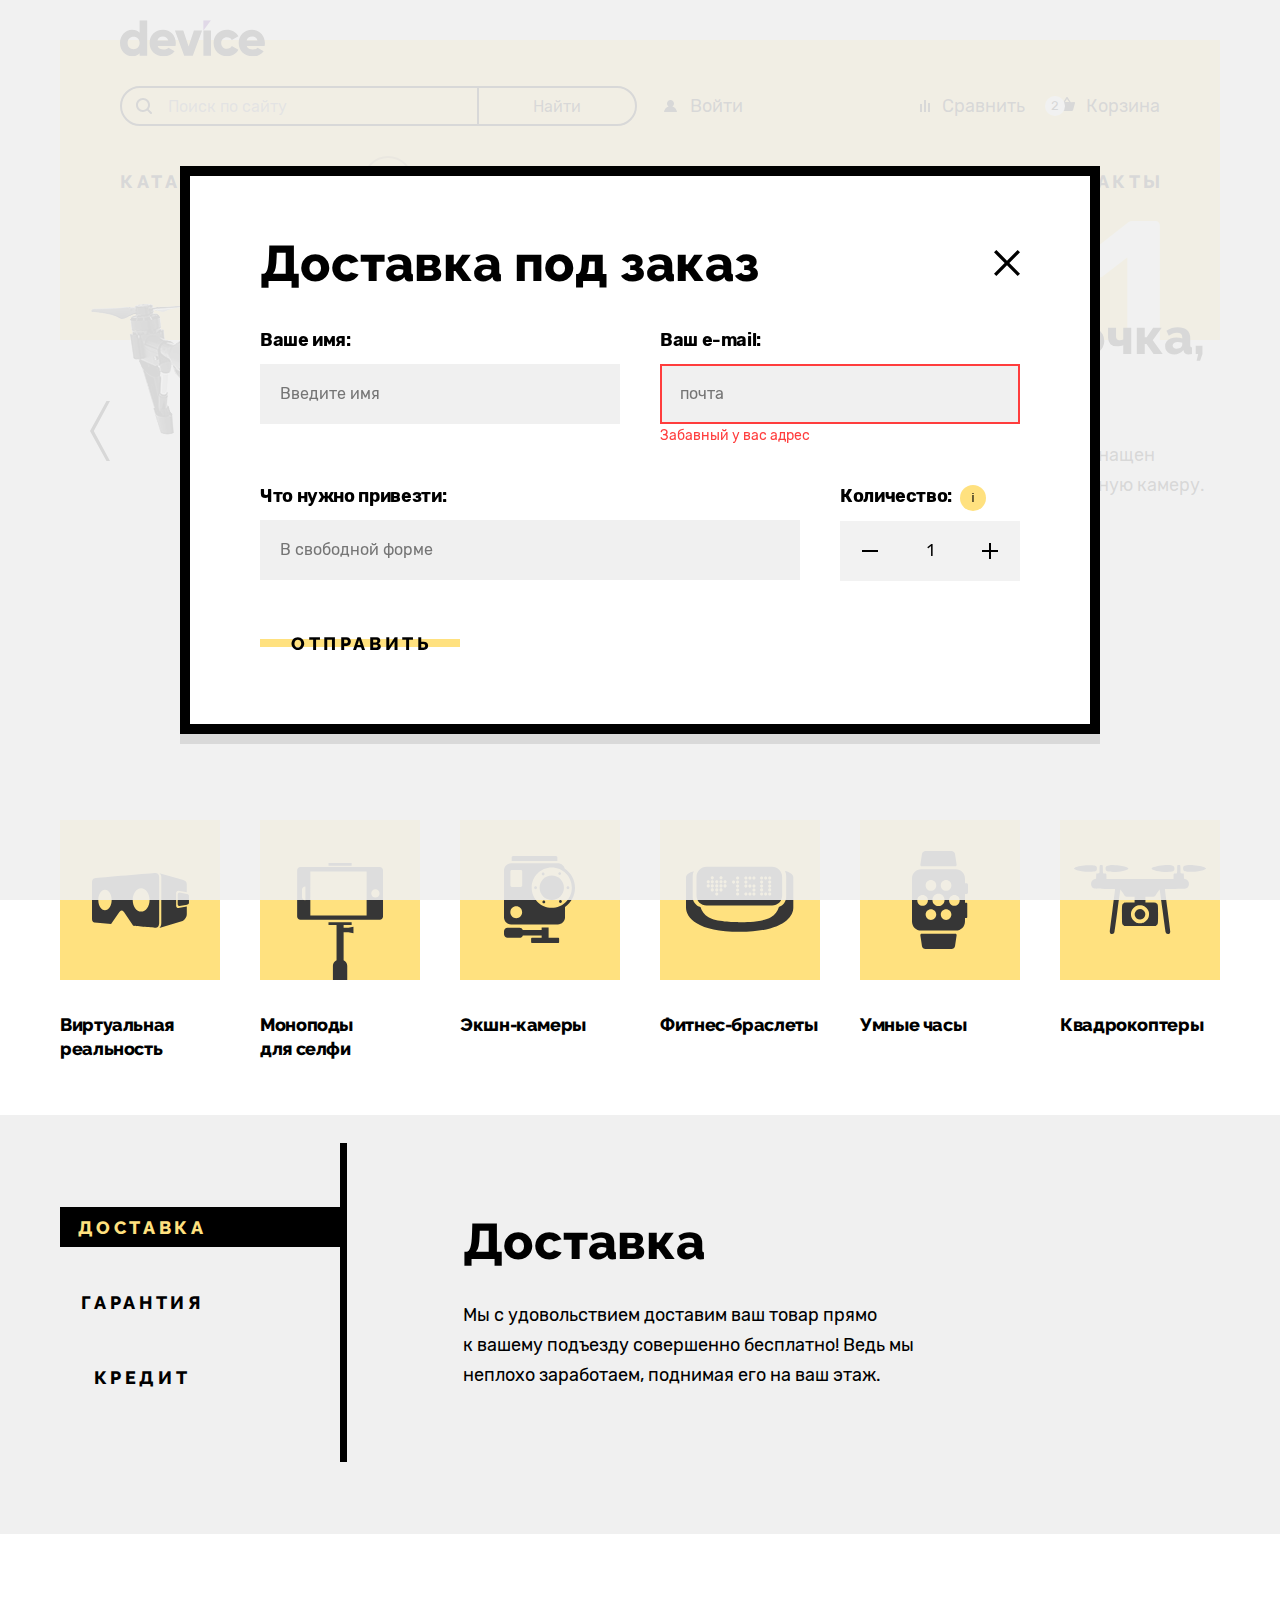
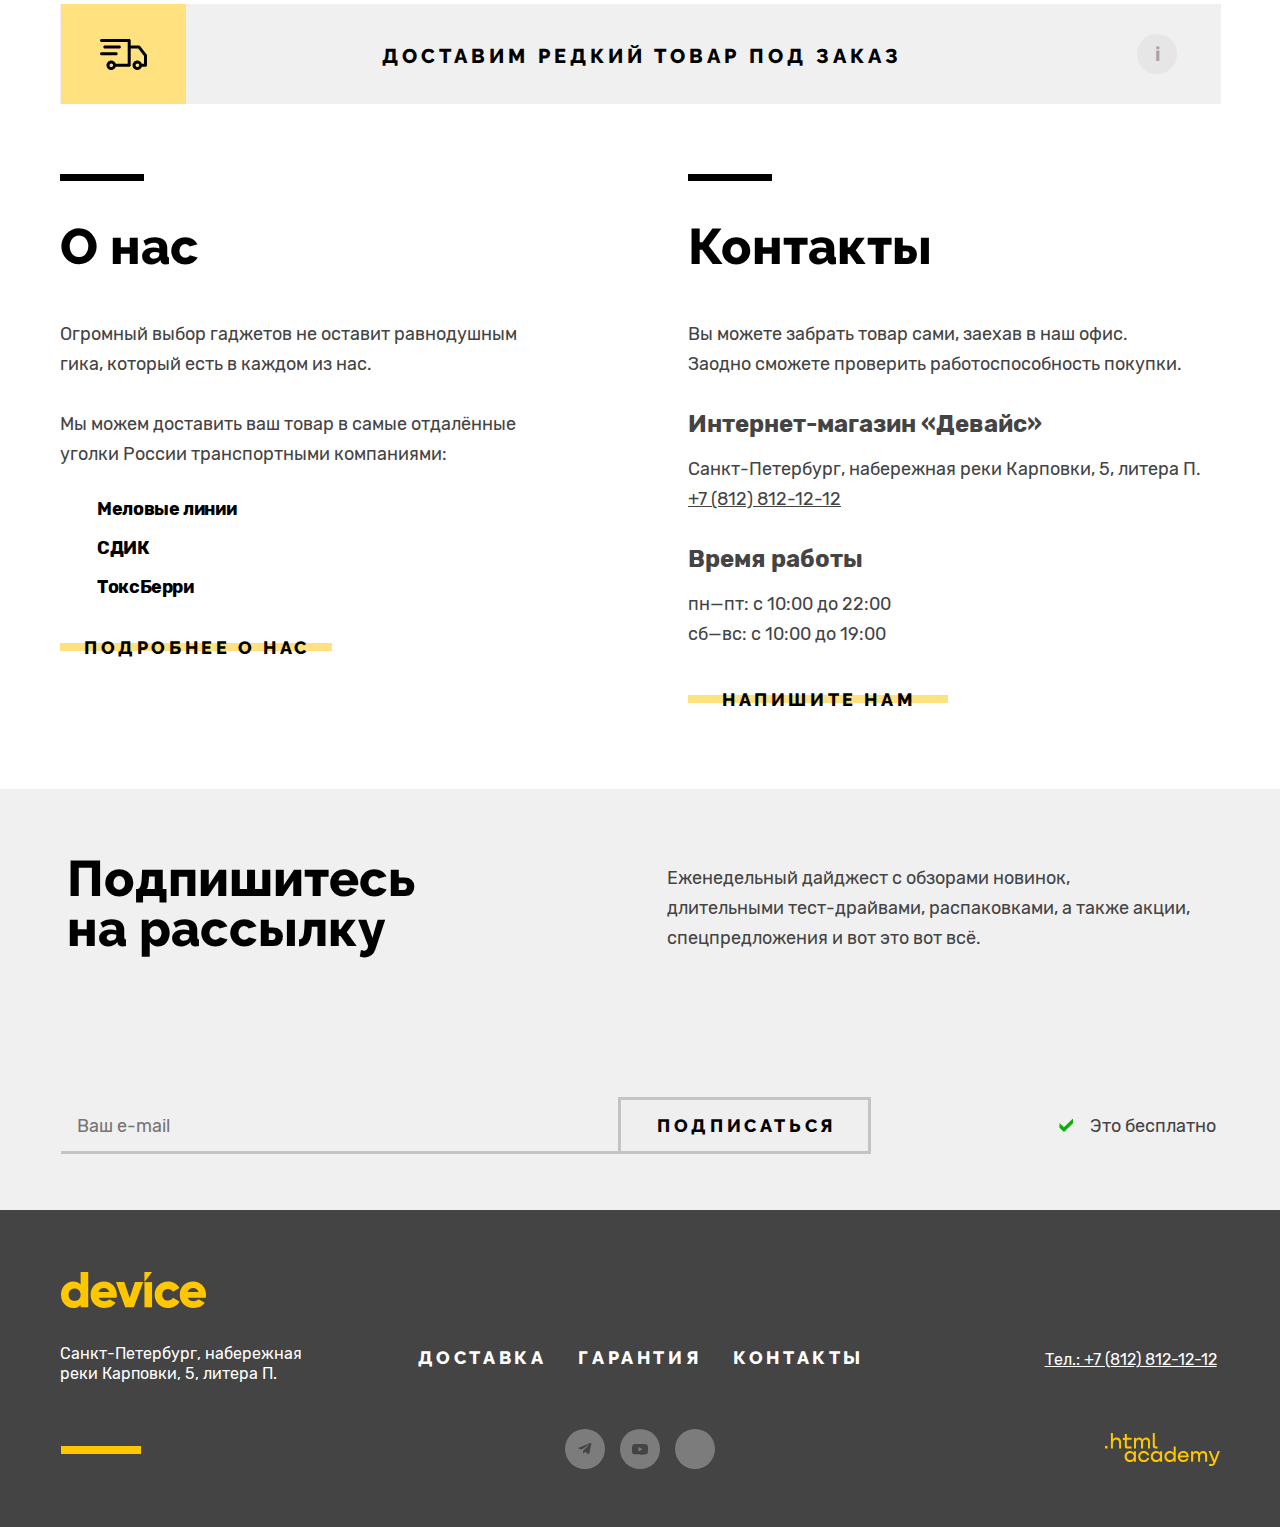
==== commit f16ad740: "Merge pull request #1 from Donar31/master" ====
--- a/index.html
+++ b/index.html
@@ -337,6 +337,53 @@
         </div>
       </footer>
     </div>
+    <div class="modal modal-close1d">
+      <div class="modal-container">
+        <button type="button" class="modal-close-button">
+          <span class="visually-hidden">Закрыть модальное окно</span>
+        </button>
+        <h2 class="modal-title">Доставка под заказ</h2>
+        <form action="https://echo.htmlacademy.ru/" class="search-form" method="post">
+          <ul class="first-form-list">
+            <li class="first-list-item">
+              <label for="name" class="item-text">Ваше имя:</label>
+              <input type="text" class="item-input" id="name" placeholder="Введите имя">
+            </li>
+            <li class="first-list-item">
+              <label for="email" class="item-text">Ваш e-mail:</label>
+              <div class="email-item">
+                <input type="email" class="item-input email-modal-input" name="user-email" placeholder="почта" required>
+                <div class="email-message">Забавный у вас адрес</div>
+              </div>
+            </li>
+          </ul>
+          <ul class="second-form-list">
+            <li class="second-list-item">
+              <label for="wishes" class="item-text second-item-text">Что нужно привезти:</label>
+              <input type="text" class="item-input wishes-modal-input" id="wishes" placeholder="В свободной форме">
+            </li>
+            <li class="second-list-item">
+              <div class="label-info">
+                <label for="quant" class="item-text second-item-text">Количество:</label>
+                <button class="info" type="button">i</button>
+              </div>
+              <div class="quant-input">
+                <button class="left-item-button" type="button">
+                  <span class="visually-hidden">Уменьшить</span>
+                </button>
+                <input type="number" value="1" class="item-input value-input" id="quant">
+                <button class="right-item-button" type="button">
+                  <span class="visually-hidden">Увеличить</span>
+                </button>
+              </div>
+            </li>
+          </ul>
+          <a href="#" class="modal-link">отправить</a>
+          </fieldset>
+
+        </form>
+      </div>
+    </div>
   </body>
 
 </html>
--- a/styles/style.css
+++ b/styles/style.css
@@ -322,6 +322,7 @@
 .basket-item:hover .popover-basket {
   display: block;
 }
+
 .popover-basket {
   content: "";
   position: absolute;
@@ -1990,3 +1991,249 @@
 .first-page-link {
   opacity: 0.6;
 }
+
+
+
+
+.modal {
+  position: fixed;
+  width: 100%;
+  height: 100%;
+  background: rgba(240, 240, 240, 0.90);
+  top: 0;
+  left: 0;
+  display: flex;
+  justify-content: center;
+  align-items: center;
+  z-index: 100;
+}
+
+.modal-container {
+  width: 920px;
+  min-height: 568px;
+  box-sizing: border-box;
+  padding: 63px 70px;
+  border: 10px solid #000000;
+  background: #ffffff;
+  box-shadow: 0 10px 0 0 rgba(0, 0, 0, 0.10);
+  position: relative;
+}
+
+.modal-closed {
+  display: none;
+}
+
+.modal-close-button {
+  background-image: url("../images/icons/modal-close-button.svg");
+  background-repeat: no-repeat;
+  background-color: transparent;
+  box-sizing: border-box;
+  padding: 3px 3px;
+  border: 0;
+  width: 26px;
+  height: 26px;
+  position: absolute;
+  right: 70px;
+  top: 74px;
+  background-position: center;
+  outline: none;
+}
+
+.modal-close-button:hover {}
+
+.modal-close-button:focus {
+  outline: 2px solid #af4fff;
+}
+
+.modal-close-button:active {}
+
+.modal-title {
+  font-family: "Raleway", sans-serif;
+  font-size: 50px;
+  font-style: normal;
+  font-weight: 800;
+  line-height: 50px;
+  color: #000000;
+  margin: 0;
+  margin-bottom: 41px;
+}
+
+.first-form-list {
+  margin: 0;
+  padding: 0;
+  list-style: none;
+  display: flex;
+  flex-wrap: wrap;
+  gap: 40px;
+  margin-bottom: 40px;
+}
+
+.first-list-item {
+  min-width: 360px;
+  display: flex;
+  flex-direction: column;
+  flex-wrap: wrap;
+  gap: 14px;
+}
+
+.item-text {
+  font-family: "Rubik", sans-serif;
+  font-size: 18px;
+  font-style: normal;
+  font-weight: 700;
+  line-height: 20px;
+  letter-spacing: -0.36px;
+}
+
+.item-input {
+  font-family: "Rubik";
+  font-size: 16px;
+  font-style: normal;
+  font-weight: 400;
+  line-height: 20px;
+  color: rgba(0, 0, 0, 0.315);
+  border: none;
+  background-color: #f0f0f0;
+  box-sizing: border-box;
+  padding: 20px;
+  margin: 0;
+}
+
+.email-modal-input {
+  width: 360px;
+  padding: 18px 18px;
+  border: 2px solid #ff3d3d;
+  margin-bottom: 2px;
+}
+
+.email-message {
+  color: #ff3d3d;
+  font-family: "Rubik", sans-serif;
+  font-size: 14px;
+  font-style: normal;
+  font-weight: 400;
+  line-height: 20px;
+  display: block;
+}
+
+.second-form-list {
+  margin: 0;
+  padding: 0;
+  list-style: none;
+  display: flex;
+  flex-wrap: wrap;
+  gap: 40px;
+  margin-bottom: 52px;
+}
+
+.second-list-item {
+  display: flex;
+  flex-direction: column;
+  flex-wrap: wrap;
+  min-width: 180px;
+}
+
+.second-item-text {
+  margin-bottom: 14px;
+  margin-right: 4px;
+}
+
+.wishes-modal-input {
+  width: 540px;
+}
+
+.label-info {
+  margin-bottom: 10px;
+}
+
+.info {
+  box-sizing: border-box;
+  width: 26px;
+  height: 26px;
+  border-radius: 50%;
+  background-color: #ffe17f;
+  border: none;
+  margin-top: -4px;
+}
+
+.left-item-button {
+  box-sizing: border-box;
+  background: #f2f2f2;
+  width: 60px;
+  height: 60px;
+  padding: 22px 20px;
+  border: none;
+  background-repeat: no-repeat;
+  background-image: url("../images/icons/minus.svg");
+  background-position: center;
+  outline: none;
+}
+
+.quant-input {
+  display: flex;
+  justify-content: flex-start;
+  align-items: center;
+}
+
+.value-input {
+  box-sizing: border-box;
+  background: #f2f2f2;
+  width: 60px;
+  height: 60px;
+  color: #000000;
+  padding: 17px 9px 17px 24px;
+  text-align: center;
+}
+
+.right-item-button {
+  box-sizing: border-box;
+  background: #f2f2f2;
+  width: 60px;
+  height: 60px;
+  padding: 22px 20px;
+  border: none;
+  background-repeat: no-repeat;
+  background-image: url("../images/icons/plus.svg");
+  background-position: center;
+  outline: none;
+}
+
+.modal-link {
+  text-decoration: none;
+  text-align: center;
+  font-family: "Raleway", sans-serif;
+  font-size: 18px;
+  font-style: normal;
+  font-weight: 800;
+  line-height: normal;
+  letter-spacing: 3.6px;
+  text-transform: uppercase;
+  color: #000000;
+  padding: 0 31px;
+  display: block;
+  box-sizing: border-box;
+  width: 200px;
+  position: relative;
+  z-index: 1;
+}
+
+.modal-link::before {
+  content: "";
+  position: absolute;
+  top: 49%;
+  transform: translateY(-50%);
+  left: 0;
+  width: 100%;
+  height: 8px;
+  background-color: #ffe17f;
+  z-index: -1;
+}
+.modal-link:hover.modal-link::before {
+  outline: none;
+  height: 40px;
+}
+.modal-link:focus.modal-link::before {
+  outline: 2px solid #af4fff;
+  height: 40px;
+  background-color: #ffc700;
+}
